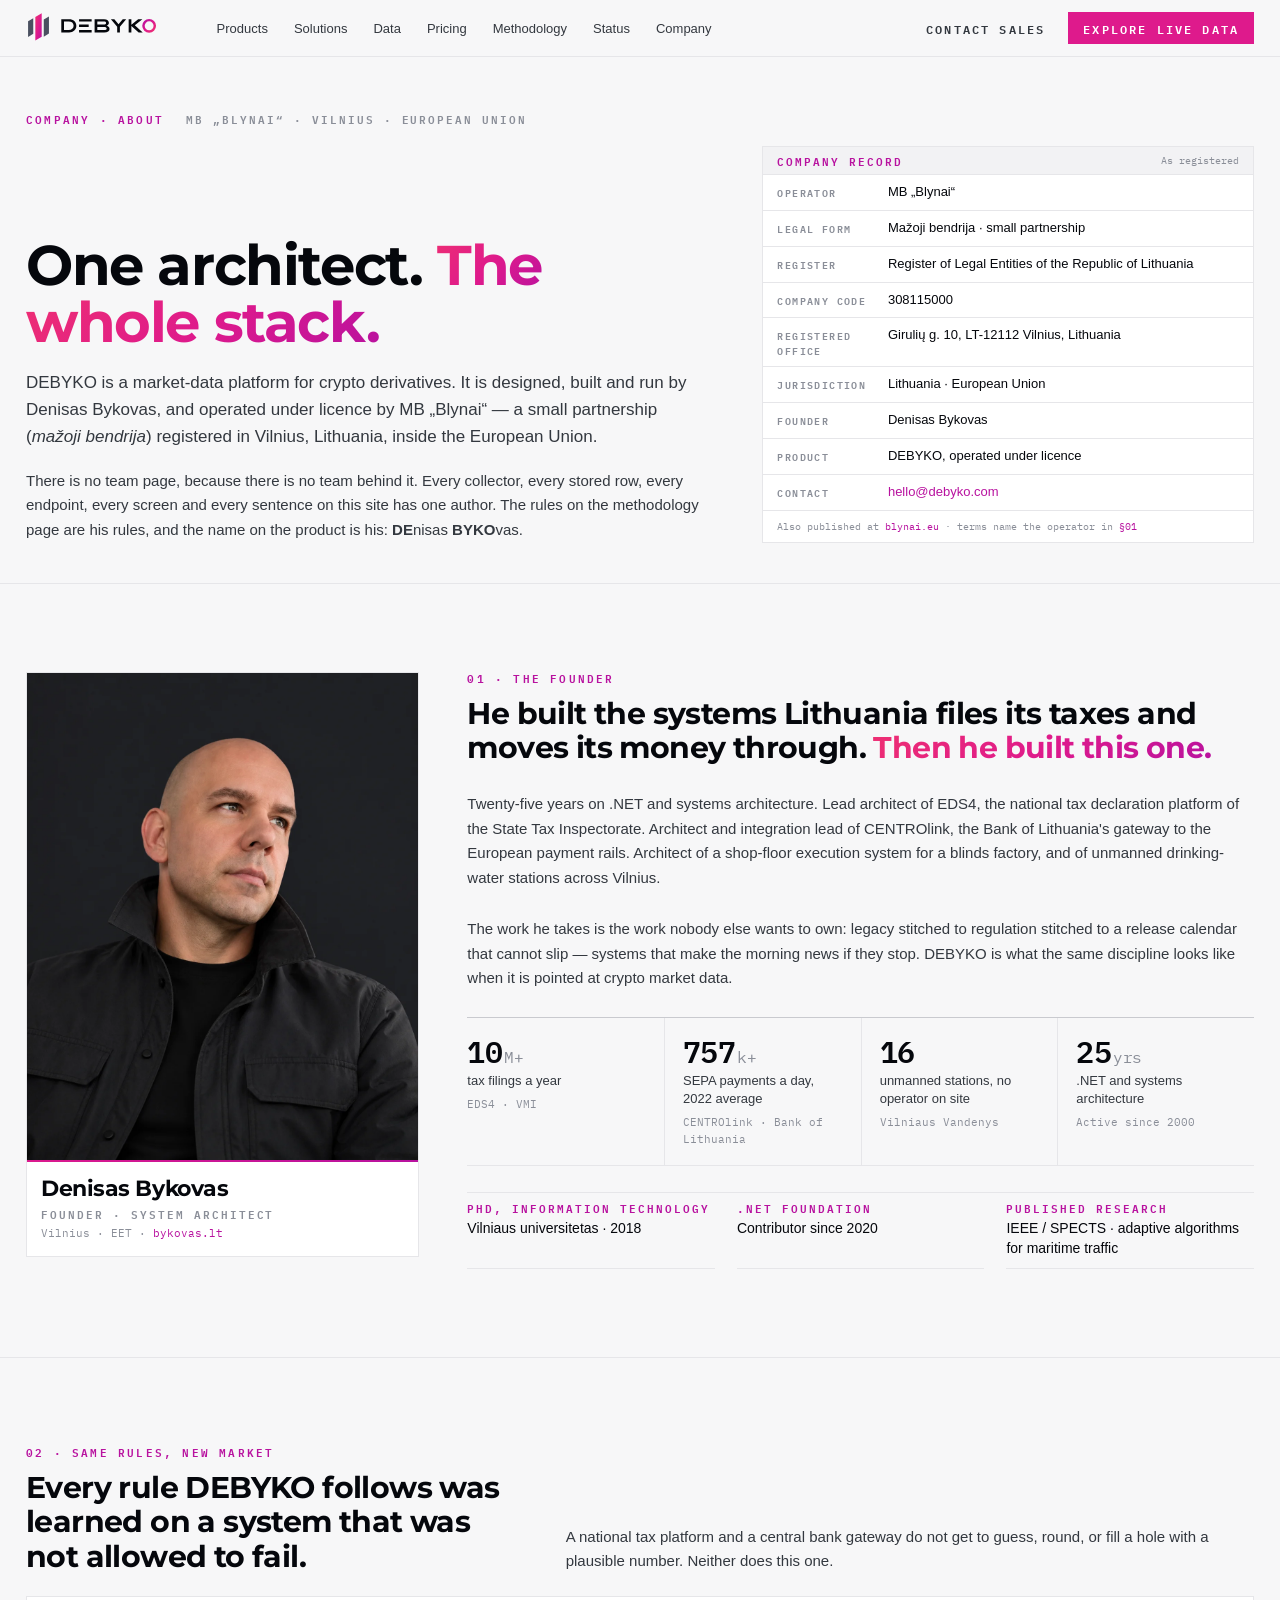
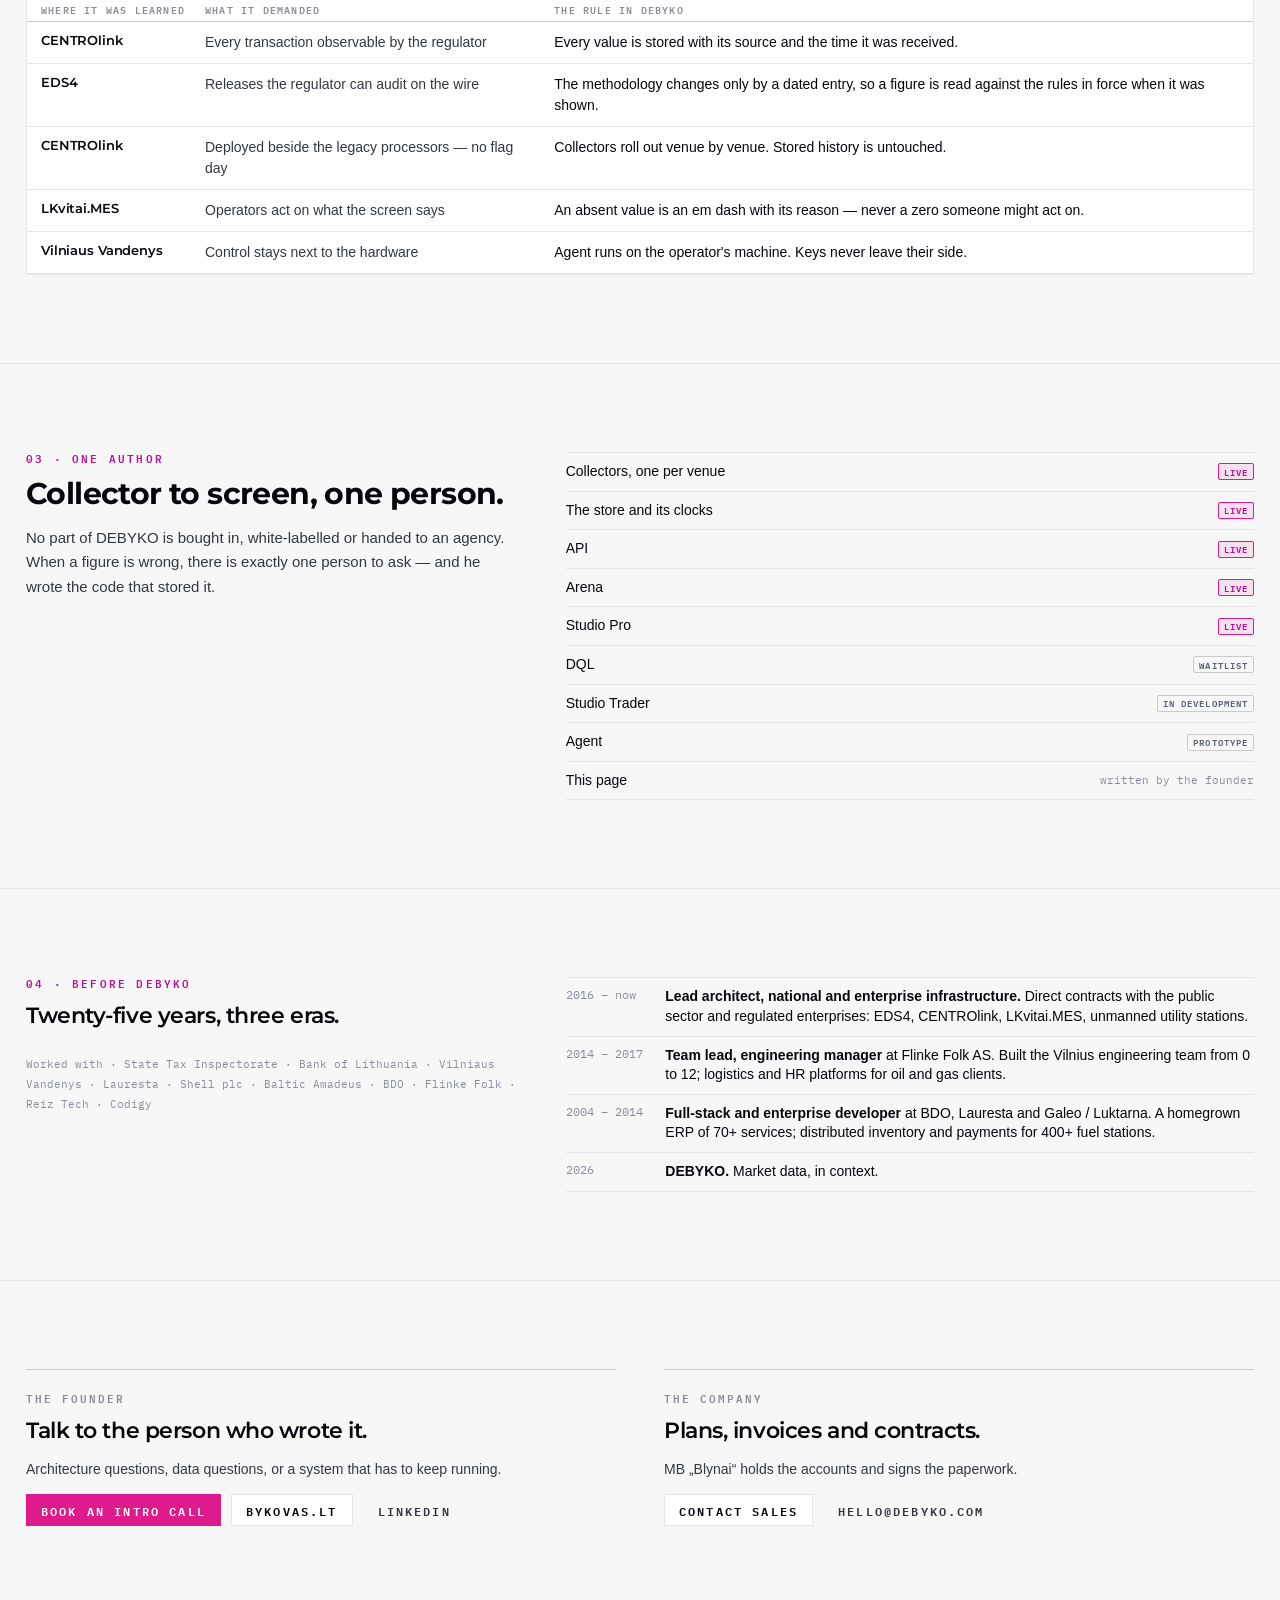
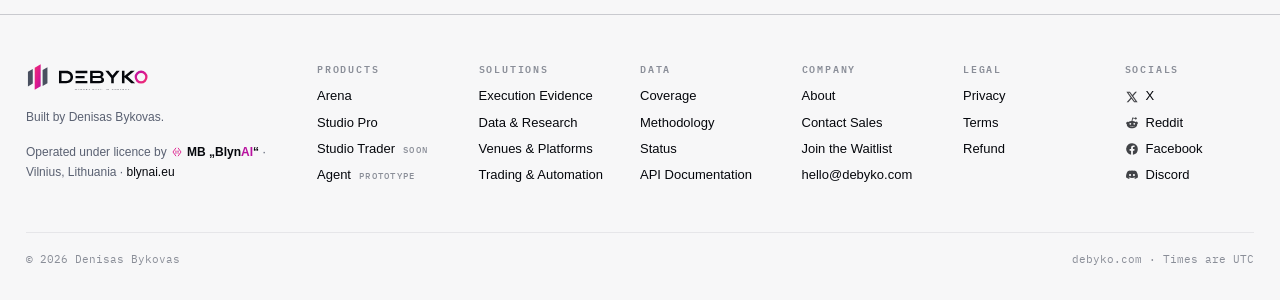
==== about/index.html @ 8ccaebb8 "About page: the company record, the founder and the rules From the handoff: /about/ with MB „Blynai“" ====
<!doctype html>
<html lang="en">
<head>
  <meta charset="utf-8">
  <!-- Google Tag Manager -->
  <script>(function(w,d,s,l,i){w[l]=w[l]||[];w[l].push({'gtm.start':
  new Date().getTime(),event:'gtm.js'});var f=d.getElementsByTagName(s)[0],
  j=d.createElement(s),dl=l!='dataLayer'?'&l='+l:'';j.async=true;j.src=
  'https://www.googletagmanager.com/gtm.js?id='+i+dl;f.parentNode.insertBefore(j,f);
  })(window,document,'script','dataLayer','GTM-W4DS277V');</script>
  <!-- End Google Tag Manager -->
  <meta name="viewport" content="width=device-width, initial-scale=1">
  <title>About — DEBYKO, MB „Blynai“ and its founder | DEBYKO</title>
  <meta name="description" content="DEBYKO is designed, built and run by Denisas Bykovas and operated under licence by MB „Blynai“, a small partnership registered in Vilnius, Lithuania, EU.">
  <link rel="canonical" href="https://debyko.com/about/">
  <meta property="og:type" content="website">
  <meta property="og:url" content="https://debyko.com/about/">
  <meta property="og:title" content="About DEBYKO — one architect, the whole stack">
  <meta property="og:description" content="Operated by MB „Blynai“, Vilnius, EU. Designed, built and run by Denisas Bykovas.">
  <meta property="og:image" content="https://debyko.com/og/debyko-og-1200x630.png?v=2">
  <meta property="og:image:type" content="image/png">
  <meta property="og:image:width" content="1200">
  <meta property="og:image:height" content="630">
  <meta property="og:image:alt" content="DEBYKO — Crypto market data, with the evidence attached. Every value keeps its source, timestamp and age.">
  <meta name="twitter:card" content="summary_large_image">
  <meta name="twitter:title" content="About DEBYKO — one architect, the whole stack">
  <meta name="twitter:description" content="Operated by MB „Blynai“, Vilnius, EU. Designed, built and run by Denisas Bykovas.">
  <meta name="twitter:image" content="https://debyko.com/og/debyko-og-1200x630.png?v=2">
  <link rel="icon" href="../assets/logo-mark.svg" type="image/svg+xml">

  <link rel="preconnect" href="https://fonts.googleapis.com">
  <link rel="preconnect" href="https://fonts.gstatic.com" crossorigin>
  <link rel="stylesheet" href="https://fonts.googleapis.com/css2?family=Montserrat:wght@400;500;600;700&family=IBM+Plex+Mono:wght@400;500;600&display=swap">
  <link rel="stylesheet" href="../css/tokens.css?v=56ed90d467">
  <link rel="stylesheet" href="../css/site.css?v=1a50f77792">
  <link rel="stylesheet" href="../css/pages.css?v=8beecf024d">
  <!-- importmap:begin -->
  <script type="importmap">{"imports":{"/js/api.js":"/js/api.js?v=64e58cdeaa","/js/arena-chart.js":"/js/arena-chart.js?v=cb82a9a31e","/js/format.js":"/js/format.js?v=5560141319","/js/home.js":"/js/home.js?v=d5dd260bcf","/js/live-market.js":"/js/live-market.js?v=8bc75a96d9","/js/live-v2.js":"/js/live-v2.js?v=76d9774494","/js/nav.js":"/js/nav.js?v=43d80b9eea","/js/pages/arena.js":"/js/pages/arena.js?v=38b1213083","/js/pages/coverage.js":"/js/pages/coverage.js?v=ead319db4c","/js/pages/methodology.js":"/js/pages/methodology.js?v=f4b739825e","/js/pages/shared.js":"/js/pages/shared.js?v=767b56feb7","/js/pages/status.js":"/js/pages/status.js?v=afb1780d53","/js/vendor/lightweight-charts-5.2.1.js":"/js/vendor/lightweight-charts-5.2.1.js?v=92b1a4d749"}}</script>
  <!-- importmap:end -->
  <script defer src="../js/nav.js?v=43d80b9eea"></script>
</head>
<body>

<!-- Google Tag Manager (noscript) -->
<noscript><iframe src="https://www.googletagmanager.com/ns.html?id=GTM-W4DS277V"
height="0" width="0" style="display:none;visibility:hidden"></iframe></noscript>
<!-- End Google Tag Manager (noscript) -->
<header class="site-header">
  <div class="wrap site-header__bar">
    <a class="site-header__logo" href="../" aria-label="DEBYKO home"><img src="../assets/logo-horizontal.svg" alt="DEBYKO"></a>
    <nav class="nav" aria-label="Main">
      <div class="nav__item">
        <button class="nav__trigger" aria-expanded="false">Products</button>
        <div class="nav__menu" hidden>
          <a href="../arena/">Arena <span class="nav-tag">live</span></a>
          <a href="../#studio-pro">Studio Pro <span class="nav-tag">live</span></a>
          <a href="../#trader">Studio Trader <span class="nav-tag">in development</span></a>
          <a href="../#agent">Agent <span class="nav-tag">prototype</span></a>
        </div>
      </div>
      <div class="nav__item">
        <button class="nav__trigger" aria-expanded="false">Solutions</button>
        <div class="nav__menu" hidden>
          <a href="../#evidence">Execution Evidence</a>
          <a href="../#services">Data &amp; Research</a>
          <a href="../#services">Venues &amp; Platforms</a>
          <a href="../#agent">Trading &amp; Automation</a>
        </div>
      </div>
      <div class="nav__item">
        <button class="nav__trigger" aria-expanded="false">Data</button>
        <div class="nav__menu" hidden>
          <a href="../data/coverage/">Coverage</a>
          <a href="../data/methodology/">Methodology</a>
          <a href="https://cryptosmithx.blynai.eu/scalar/v1">API Documentation</a>
          <a href="../data/status/">Data Status</a>
        </div>
      </div>
      <div class="nav__item"><a class="nav__trigger" href="../#pricing" style="display:inline-flex;align-items:center;opacity:1">Pricing</a></div>
      <div class="nav__item"><a class="nav__trigger" href="../data/methodology/" style="display:inline-flex;align-items:center;opacity:1">Methodology</a></div>
      <div class="nav__item"><a class="nav__trigger" href="../data/status/" style="display:inline-flex;align-items:center;opacity:1">Status</a></div>
      <div class="nav__item">
        <button class="nav__trigger" aria-expanded="false">Company</button>
        <div class="nav__menu" hidden>
          <a href="./" aria-current="page">About</a>
          <a href="../?open=sales">Contact Sales</a>
          <a href="../?open=wait">Join the Waitlist</a>
        </div>
      </div>
    </nav>
    <div class="spacer"></div>
    <div class="site-header__actions hide-narrow">
      <a class="btn btn--ghost" href="../?open=sales"><span>Contact sales</span></a>
      <a class="btn btn--primary" href="../arena/"><span>Explore live data</span></a>
    </div>
    <button class="menu-btn" aria-expanded="false">Menu</button>
  </div>
  <div class="mobile-nav" hidden>
    <div class="mobile-nav__group"><div class="mobile-nav__title">Products</div><a href="../arena/">Arena</a><a href="../#studio-pro">Studio Pro</a><a href="../#trader">Studio Trader</a><a href="../#agent">Agent</a></div>
    <div class="mobile-nav__group"><div class="mobile-nav__title">Solutions</div><a href="../#evidence">Execution Evidence</a><a href="../#services">Data &amp; Research</a></div>
    <div class="mobile-nav__group"><div class="mobile-nav__title">Data</div><a href="../data/coverage/">Coverage</a><a href="../data/methodology/">Methodology</a><a href="../data/status/">Data Status</a><a href="https://cryptosmithx.blynai.eu/scalar/v1">API Documentation</a></div>
    <div class="mobile-nav__group"><div class="mobile-nav__title">Company</div><a href="./">About</a><a href="../#pricing">Pricing</a><a href="../?open=sales">Contact Sales</a><a href="../?open=wait">Join the Waitlist</a></div>
    <div class="mobile-nav__actions">
      <a class="btn btn--primary" href="../arena/"><span>Explore live data</span></a>
      <a class="btn" href="../?open=sales"><span>Contact sales</span></a>
    </div>
  </div>
</header>

<main id="top">

<section class="section page-head">
  <div class="wrap stack gap-22">
    <div class="page-head__meta"><span class="eyebrow">Company · about</span><span class="label">MB „Blynai“ · Vilnius · European Union</span></div>
    <div class="split split--7-5 split--end">
      <div class="stack gap-18">
        <h1 class="h1 about-h1">One architect. <span class="about-grad">The whole&nbsp;stack.</span></h1>
        <p class="lead">DEBYKO is a market-data platform for crypto derivatives. It is designed, built and run by Denisas Bykovas, and operated under licence by MB „Blynai“ — a small partnership (<i>mažoji bendrija</i>) registered in Vilnius, Lithuania, inside the European Union.</p>
        <p class="prose">There is no team page, because there is no team behind it. Every collector, every stored row, every endpoint, every screen and every sentence on this site has one author. The rules on the methodology page are his rules, and the name on the product is his: <b>DE</b>nisas <b>BYKO</b>vas.</p>
      </div>
      <div class="panel">
        <div class="panel__head"><span class="label label--accent">Company record</span><span class="meta-xs">As registered</span></div>
        <dl class="about-record">
          <dt>Operator</dt><dd>MB „Blynai“</dd>
          <dt>Legal form</dt><dd>Mažoji bendrija · small partnership</dd>
          <dt>Register</dt><dd>Register of Legal Entities of the Republic of Lithuania</dd>
          <dt>Company code</dt><dd class="num">308115000</dd>
          <dt>Registered office</dt><dd>Girulių g. 10, LT-12112 Vilnius, Lithuania</dd>
          <dt>Jurisdiction</dt><dd>Lithuania · European Union</dd>
          <dt>Founder</dt><dd>Denisas Bykovas</dd>
          <dt>Product</dt><dd>DEBYKO, operated under licence</dd>
          <dt>Contact</dt><dd><a href="mailto:hello@debyko.com">hello@debyko.com</a></dd>
        </dl>
        <div class="panel__note">Also published at <a href="https://blynai.eu">blynai.eu</a> · terms name the operator in <a href="/legal/terms/#operator">§01</a></div>
      </div>
    </div>
  </div>
</section>

<section class="section" id="founder">
  <div class="wrap split split--4-8 split--start about-founder">
    <figure class="about-portrait">
      <img src="../assets/founder/denisas-bykovas.webp" alt="Denisas Bykovas" width="1122" height="1402" loading="lazy">
      <figcaption>
        <span class="about-portrait__name">Denisas Bykovas</span>
        <span class="label">Founder · system architect</span>
        <span class="meta">Vilnius · EET · <a href="https://bykovas.lt">bykovas.lt</a></span>
      </figcaption>
    </figure>
    <div class="stack gap-26">
      <div class="stack gap-14">
        <span class="eyebrow">01 · The founder</span>
        <h2 class="h2">He built the systems Lithuania files its taxes and moves its money through. <span class="about-grad">Then he built this one.</span></h2>
      </div>
      <p class="prose">Twenty-five years on .NET and systems architecture. Lead architect of EDS4, the national tax declaration platform of the State Tax Inspectorate. Architect and integration lead of CENTROlink, the Bank of Lithuania's gateway to the European payment rails. Architect of a shop-floor execution system for a blinds factory, and of unmanned drinking-water stations across Vilnius.</p>
      <p class="prose">The work he takes is the work nobody else wants to own: legacy stitched to regulation stitched to a release calendar that cannot slip — systems that make the morning news if they stop. DEBYKO is what the same discipline looks like when it is pointed at crypto market data.</p>
      <div class="about-stats">
        <div class="about-stat"><span class="about-stat__v">10<span class="about-stat__u">M+</span></span><span class="about-stat__k">tax filings a year</span><span class="meta">EDS4 · VMI</span></div>
        <div class="about-stat"><span class="about-stat__v">757<span class="about-stat__u">k+</span></span><span class="about-stat__k">SEPA payments a day, 2022 average</span><span class="meta">CENTROlink · Bank of Lithuania</span></div>
        <div class="about-stat"><span class="about-stat__v">16</span><span class="about-stat__k">unmanned stations, no operator on site</span><span class="meta">Vilniaus Vandenys</span></div>
        <div class="about-stat"><span class="about-stat__v">25<span class="about-stat__u">yrs</span></span><span class="about-stat__k">.NET and systems architecture</span><span class="meta">Active since 2000</span></div>
      </div>
      <ul class="ruled ruled--grid ruled--min-200 about-creds">
        <li><span class="label label--accent">PhD, Information Technology</span><span>Vilniaus universitetas · 2018</span></li>
        <li><span class="label label--accent">.NET Foundation</span><span>Contributor since 2020</span></li>
        <li><span class="label label--accent">Published research</span><span>IEEE / SPECTS · adaptive algorithms for maritime traffic</span></li>
      </ul>
    </div>
  </div>
</section>

<section class="section" id="rules">
  <div class="wrap stack gap-22">
    <div class="split split--5-7 split--end">
      <div class="stack gap-14">
        <span class="eyebrow">02 · Same rules, new market</span>
        <h2 class="h2">Every rule DEBYKO follows was learned on a system that was not allowed to fail.</h2>
      </div>
      <p class="prose">A national tax platform and a central bank gateway do not get to guess, round, or fill a hole with a plausible number. Neither does this one.</p>
    </div>
    <div class="panel scroll-x">
      <table class="tbl tbl--roomy about-rules">
        <thead><tr><th>Where it was learned</th><th>What it demanded</th><th>The rule in DEBYKO</th></tr></thead>
        <tbody>
          <tr><td class="td-venue">CENTROlink</td><td>Every transaction observable by the regulator</td><td>Every value is stored with its source and the time it was received.</td></tr>
          <tr><td class="td-venue">EDS4</td><td>Releases the regulator can audit on the wire</td><td>The methodology changes only by a dated entry, so a figure is read against the rules in force when it was shown.</td></tr>
          <tr><td class="td-venue">CENTROlink</td><td>Deployed beside the legacy processors — no flag day</td><td>Collectors roll out venue by venue. Stored history is untouched.</td></tr>
          <tr><td class="td-venue">LKvitai.MES</td><td>Operators act on what the screen says</td><td>An absent value is an em dash with its reason — never a zero someone might act on.</td></tr>
          <tr><td class="td-venue">Vilniaus Vandenys</td><td>Control stays next to the hardware</td><td>Agent runs on the operator's machine. Keys never leave their side.</td></tr>
        </tbody>
      </table>
    </div>
  </div>
</section>

<section class="section" id="stack">
  <div class="wrap split split--5-7 split--start">
    <div class="stack gap-14">
      <span class="eyebrow">03 · One author</span>
      <h2 class="h2">Collector to screen, one person.</h2>
      <p class="prose">No part of DEBYKO is bought in, white-labelled or handed to an agency. When a figure is wrong, there is exactly one person to ask — and he wrote the code that stored it.</p>
    </div>
    <ul class="ruled about-own">
      <li><span>Collectors, one per venue</span><span class="status-chip status-chip--sm status-chip--accent"><span>live</span></span></li>
      <li><span>The store and its clocks</span><span class="status-chip status-chip--sm status-chip--accent"><span>live</span></span></li>
      <li><span>API</span><span class="status-chip status-chip--sm status-chip--accent"><span>live</span></span></li>
      <li><span>Arena</span><span class="status-chip status-chip--sm status-chip--accent"><span>live</span></span></li>
      <li><span>Studio Pro</span><span class="status-chip status-chip--sm status-chip--accent"><span>live</span></span></li>
      <li><span>DQL</span><span class="status-chip status-chip--sm"><span>waitlist</span></span></li>
      <li><span>Studio Trader</span><span class="status-chip status-chip--sm"><span>in development</span></span></li>
      <li><span>Agent</span><span class="status-chip status-chip--sm"><span>prototype</span></span></li>
      <li><span>This page</span><span class="meta">written by the founder</span></li>
    </ul>
  </div>
</section>

<section class="section" id="before">
  <div class="wrap split split--5-7 split--start">
    <div class="stack gap-14">
      <span class="eyebrow">04 · Before DEBYKO</span>
      <h2 class="h2 h2--small">Twenty-five years, three eras.</h2>
      <p class="meta about-worked">Worked with · State Tax Inspectorate · Bank of Lithuania · Vilniaus Vandenys · Lauresta · Shell plc · Baltic Amadeus · BDO · Flinke Folk · Reiz Tech · Codigy</p>
    </div>
    <ul class="ruled ruled--dated">
      <li><span class="date">2016 – now</span><span><b>Lead architect, national and enterprise infrastructure.</b> Direct contracts with the public sector and regulated enterprises: EDS4, CENTROlink, LKvitai.MES, unmanned utility stations.</span></li>
      <li><span class="date">2014 – 2017</span><span><b>Team lead, engineering manager</b> at Flinke Folk AS. Built the Vilnius engineering team from 0 to 12; logistics and HR platforms for oil and gas clients.</span></li>
      <li><span class="date">2004 – 2014</span><span><b>Full-stack and enterprise developer</b> at BDO, Lauresta and Galeo / Luktarna. A homegrown ERP of 70+ services; distributed inventory and payments for 400+ fuel stations.</span></li>
      <li><span class="date">2026</span><span><b>DEBYKO.</b> Market data, in context.</span></li>
    </ul>
  </div>
</section>

<section class="section">
  <div class="wrap split split--1-1">
    <div class="closing">
      <span class="label">The founder</span>
      <h2 class="h2 h2--small">Talk to the person who wrote it.</h2>
      <p class="prose prose--sm">Architecture questions, data questions, or a system that has to keep running.</p>
      <div class="row gap-10"><a class="btn btn--primary" href="https://cal.com/denisas-bykovas" rel="noopener"><span>Book an intro call</span></a><a class="btn" href="https://bykovas.lt" rel="noopener"><span>bykovas.lt</span></a><a class="btn btn--ghost" href="https://www.linkedin.com/in/denisasbykovas/" rel="noopener"><span>LinkedIn</span></a></div>
    </div>
    <div class="closing">
      <span class="label">The company</span>
      <h2 class="h2 h2--small">Plans, invoices and contracts.</h2>
      <p class="prose prose--sm">MB „Blynai“ holds the accounts and signs the paperwork.</p>
      <div class="row gap-10"><a class="btn" href="../?open=sales"><span>Contact sales</span></a><a class="btn btn--ghost" href="mailto:hello@debyko.com"><span>hello@debyko.com</span></a></div>
    </div>
  </div>
</section>
</main>

<footer id="company" class="site-footer">
  <div class="wrap stack gap-48">
    <div class="site-footer__cols">
      <div class="stack gap-14">
        <img src="../assets/logo-horizontal-descriptor.svg" alt="DEBYKO — Market data. In context." style="height:30px;width:auto;display:block;align-self:flex-start">
        <p class="credit">Built by Denisas Bykovas.</p>
        <p class="credit credit--legal">Operated under licence by <a class="credit__brand" href="https://blynai.eu"><svg class="credit__mark credit__mark--blynai" viewBox="0 0 40 40" fill="none" aria-hidden="true"><path d="M16.5 9 L8.5 20 L16.5 31" stroke="#DE1A8C" stroke-width="2.6" stroke-linecap="round" stroke-linejoin="round"/><path d="M23.5 9 L31.5 20 L23.5 31" stroke="#DE1A8C" stroke-width="2.6" stroke-linecap="round" stroke-linejoin="round"/><circle cx="17" cy="17.5" r="2.1" fill="#EE2F72"/><circle cx="23" cy="17.5" r="2.1" fill="#B8129F"/><circle cx="17" cy="22.5" r="2.1" fill="#B8129F"/><circle cx="23" cy="22.5" r="2.1" fill="#EE2F72"/></svg><span>MB „Blyn<i>AI</i>“</span></a> · Vilnius, Lithuania · <a href="https://blynai.eu">blynai.eu</a></p>
      </div>
      <div class="site-footer__col"><span class="site-footer__title">Products</span><a href="../arena/">Arena</a><a href="../#studio-pro">Studio Pro</a><a href="../#trader">Studio Trader <span class="nav-tag">soon</span></a><a href="../#agent">Agent <span class="nav-tag">prototype</span></a></div>
      <div class="site-footer__col"><span class="site-footer__title">Solutions</span><a href="../#evidence">Execution Evidence</a><a href="../#services">Data &amp; Research</a><a href="../#services">Venues &amp; Platforms</a><a href="../#agent">Trading &amp; Automation</a></div>
      <div class="site-footer__col"><span class="site-footer__title">Data</span><a href="../data/coverage/">Coverage</a><a href="../data/methodology/">Methodology</a><a href="../data/status/">Status</a><a href="https://cryptosmithx.blynai.eu/scalar/v1">API Documentation</a></div>
      <div class="site-footer__col"><span class="site-footer__title">Company</span><a href="./" aria-current="page">About</a><a href="../?open=sales">Contact Sales</a><a href="../?open=wait">Join the Waitlist</a><a href="mailto:hello@debyko.com">hello@debyko.com</a></div>
      <div class="site-footer__col"><span class="site-footer__title">Legal</span><a href="/legal/privacy/">Privacy</a><a href="/legal/terms/">Terms</a><a href="/legal/refund/">Refund</a></div>
    
      <div class="site-footer__col site-footer__col--socials"><span class="site-footer__title">Socials</span><a href="https://x.com/DebykoX" rel="me noopener"><svg class="social-icon" viewBox="0 0 24 24" fill="currentColor" aria-hidden="true" focusable="false"><path d="M17.53 3h2.94l-6.43 7.35L21.6 21h-5.92l-4.64-6.07L5.73 21H2.79l6.88-7.86L2.4 3h6.07l4.2 5.55L17.53 3Zm-1.03 16.2h1.63L7.59 4.72H5.84L16.5 19.2Z"/></svg><span>X</span></a><a href="https://www.reddit.com/user/debykotrail/" rel="me noopener"><svg class="social-icon" viewBox="0 0 24 24" fill="currentColor" aria-hidden="true" focusable="false"><path d="M22 11.8a2.2 2.2 0 0 0-3.73-1.58 10.9 10.9 0 0 0-5.5-1.74l.94-4.4 3.06.65a1.75 1.75 0 1 0 .2-1.42l-3.77-.8a.7.7 0 0 0-.83.54l-1.13 5.42a10.9 10.9 0 0 0-5.58 1.75A2.2 2.2 0 1 0 3.2 14.3a4.2 4.2 0 0 0-.05.66C3.15 18.3 7.1 21 12 21s8.85-2.7 8.85-6.04c0-.22-.02-.44-.05-.65A2.2 2.2 0 0 0 22 11.8ZM7.6 13.4a1.55 1.55 0 1 1 3.1 0 1.55 1.55 0 0 1-3.1 0Zm8.66 4.2c-1.06 1.06-3.1 1.14-3.7 1.14-.6 0-2.64-.08-3.7-1.14a.4.4 0 0 1 .57-.57c.67.67 2.1.9 3.13.9 1.03 0 2.46-.23 3.13-.9a.4.4 0 1 1 .57.57Zm-.4-2.65a1.55 1.55 0 1 1 0-3.1 1.55 1.55 0 0 1 0 3.1Z"/></svg><span>Reddit</span></a><a href="https://www.facebook.com/debykotrail" rel="me noopener"><svg class="social-icon" viewBox="0 0 24 24" fill="currentColor" aria-hidden="true" focusable="false"><path d="M22 12a10 10 0 1 0-11.56 9.88v-6.99H7.9V12h2.54V9.8c0-2.51 1.5-3.9 3.78-3.9 1.1 0 2.24.2 2.24.2v2.46h-1.26c-1.24 0-1.63.77-1.63 1.56V12h2.78l-.45 2.89h-2.33v6.99A10 10 0 0 0 22 12Z"/></svg><span>Facebook</span></a><a href="https://discord.gg/MY6tMJdjZ" rel="me noopener"><svg class="social-icon" viewBox="0 0 24 24" fill="currentColor" aria-hidden="true" focusable="false"><path d="M19.3 5.4A16.3 16.3 0 0 0 15.3 4.2l-.2.4a15 15 0 0 0-6.2 0l-.2-.4A16.3 16.3 0 0 0 4.7 5.4C2.2 9.1 1.5 12.7 1.9 16.2A16.4 16.4 0 0 0 6.9 18.7l1-1.7a10.6 10.6 0 0 1-1.7-.8l.4-.3a11.7 11.7 0 0 0 10.8 0l.4.3c-.5.3-1.1.6-1.7.8l1 1.7a16.3 16.3 0 0 0 5-2.5c.5-4.1-.7-7.7-2.8-10.8ZM8.7 14.1c-1 0-1.8-.9-1.8-2s.8-2 1.8-2 1.8.9 1.8 2-.8 2-1.8 2Zm6.6 0c-1 0-1.8-.9-1.8-2s.8-2 1.8-2 1.8.9 1.8 2-.8 2-1.8 2Z"/></svg><span>Discord</span></a></div>
    </div>
    <div class="site-footer__bottom"><span>© 2026 Denisas Bykovas</span><span>debyko.com · Times are UTC</span></div>
  </div>
</footer>

</body>
</html>
---- css/tokens.css ----
/* DEBYKO design system tokens — copied from the design export (_ds/debyko-design-system/tokens).
   Fonts are linked in index.html (Montserrat, IBM Plex Mono from Google Fonts). */

/* ---- colors ---- */
:root{
/* --- raw scale: one accent, two neutral families ------------------------ */
--dk-magenta-400:#EE2F72;--dk-magenta-500:#DE1A8C;--dk-magenta-600:#B8129F;
--dk-graphite-500:#4A5060;--dk-graphite-300:#8A91A3;
--dk-slate-600:#30323E;--dk-slate-300:#9BA6B8;
--dk-ink-900:#05070C;--dk-ink-700:#33383F;--dk-ink-600:#5A6172;--dk-ink-500:#6B7280;--dk-ink-400:#8A8E98;--dk-ink-300:#C9CACF;
--dk-paper-000:#FFFFFF;--dk-paper-025:#FAFAFB;--dk-paper-050:#F7F8FA;--dk-paper-100:#F7F7F8;--dk-paper-150:#F2F2F4;--dk-paper-200:#E6E6E9;
--dk-night-950:#06080D;--dk-night-900:#0E1116;--dk-night-850:#12161E;--dk-night-800:#161A22;--dk-night-700:#1E2430;--dk-night-600:#2A323F;
--dk-night-fg-100:#EDEFF3;--dk-night-fg-200:#C6CCD8;--dk-night-fg-300:#9BA6B8;--dk-night-fg-400:#6D7583;
/* --- the only two gradients in the system ------------------------------- */
--dk-gradient-signal:linear-gradient(135deg,#EE2F72 0%,#DE1A8C 52%,#B8129F 100%); /* @kind color */
--dk-gradient-ring:linear-gradient(135deg,#B8129F 0%,#DE1A8C 52%,#EE2F72 100%); /* @kind color */

/* --- semantic aliases · LIGHT (Arena, public pages, print) -------------- */
--dk-surface-page:var(--dk-paper-100);
--dk-surface-panel:var(--dk-paper-000);
--dk-surface-raised:var(--dk-paper-000);
--dk-surface-subtle:var(--dk-paper-150);
--dk-surface-inset:var(--dk-paper-025);
--dk-surface-head:var(--dk-paper-150);
--dk-surface-invert:var(--dk-ink-900);
--dk-border-hairline:var(--dk-paper-200);
--dk-border-strong:var(--dk-ink-300);
--dk-border-accent:var(--dk-magenta-500);
--dk-text-primary:var(--dk-ink-900);
--dk-text-secondary:var(--dk-ink-700);
--dk-text-muted:var(--dk-ink-600);
--dk-text-faint:var(--dk-ink-400);
--dk-text-accent:var(--dk-magenta-600);
--dk-text-invert:var(--dk-paper-050);
--dk-accent:var(--dk-magenta-500);
--dk-accent-strong:var(--dk-magenta-600);
--dk-accent-fg:#FFFFFF;
--dk-accent-tint:rgba(222,26,140,.10);
--dk-accent-tint-strong:rgba(222,26,140,.18);
--dk-focus-ring:rgba(222,26,140,.45);
--dk-hatch:rgba(5,7,12,.16);
--dk-scrim:rgba(5,7,12,.46);
/* age of a number: density, never hue */
--dk-fresh-live:var(--dk-magenta-500);
--dk-fresh-0:var(--dk-ink-900);
--dk-fresh-1:var(--dk-ink-600);
--dk-fresh-2:var(--dk-ink-400);
--dk-fresh-stale:var(--dk-ink-300);
--dk-fresh-none:var(--dk-ink-400);
/* danger is stated in ink, never in red */
--dk-danger-bg:var(--dk-ink-900);
--dk-danger-fg:var(--dk-paper-050);
--dk-danger-rule:var(--dk-magenta-500);
/* rank: carried by the word and the chip, never by traffic-light hue — BEST is the accent, WORST a neutral outline.
   Text contrast on every light surface (white to paper-150, tint included) stays at or above 4.5:1. */
--dk-rank-best:var(--dk-magenta-600);
--dk-rank-best-bg:rgba(184,18,159,.06);
--dk-rank-worst:var(--dk-ink-600);
--dk-rank-worst-line:var(--dk-ink-400);
}
[data-theme="dark"]{
--dk-surface-page:var(--dk-night-950);
--dk-surface-panel:var(--dk-night-900);
--dk-surface-raised:var(--dk-night-800);
--dk-surface-subtle:var(--dk-night-850);
--dk-surface-inset:var(--dk-night-950);
--dk-surface-head:var(--dk-night-800);
--dk-surface-invert:var(--dk-paper-050);
--dk-border-hairline:var(--dk-night-700);
--dk-border-strong:var(--dk-night-600);
--dk-border-accent:var(--dk-magenta-400);
--dk-text-primary:var(--dk-night-fg-100);
--dk-text-secondary:var(--dk-night-fg-200);
--dk-text-muted:var(--dk-night-fg-300);
--dk-text-faint:var(--dk-night-fg-400);
--dk-text-accent:var(--dk-magenta-400);
--dk-text-invert:var(--dk-ink-900);
--dk-accent:var(--dk-magenta-500);
--dk-accent-strong:var(--dk-magenta-400);
--dk-accent-fg:#FFFFFF;
--dk-accent-tint:rgba(238,47,114,.12);
--dk-accent-tint-strong:rgba(238,47,114,.22);
--dk-focus-ring:rgba(238,47,114,.55);
--dk-rank-best:var(--dk-magenta-400);
--dk-rank-best-bg:transparent;
--dk-rank-worst:var(--dk-night-fg-300);
--dk-rank-worst-line:var(--dk-night-fg-400);
--dk-hatch:rgba(237,239,243,.14);
--dk-scrim:rgba(2,3,6,.66);
--dk-fresh-live:var(--dk-magenta-400);
--dk-fresh-0:var(--dk-night-fg-100);
--dk-fresh-1:var(--dk-night-fg-300);
--dk-fresh-2:var(--dk-night-fg-400);
--dk-fresh-stale:var(--dk-night-600);
--dk-fresh-none:var(--dk-night-fg-400);
--dk-danger-bg:var(--dk-paper-050);
--dk-danger-fg:var(--dk-ink-900);
--dk-danger-rule:var(--dk-magenta-400);
}

/* ---- typography ---- */
:root{
--dk-font-display:"Montserrat",Helvetica,Arial,sans-serif;
--dk-font-text:"Helvetica Neue",Helvetica,Arial,sans-serif;
--dk-font-mono:"IBM Plex Mono",ui-monospace,SFMono-Regular,Menlo,monospace;
/* sizes carried over from the brand kit, unrounded */
--dk-text-2xs:11px;--dk-text-xs:12px;--dk-text-sm:13px;--dk-text-base:14px;--dk-text-md:15px;
--dk-text-lg:18px;--dk-text-xl:22px;--dk-text-2xl:30px;--dk-text-3xl:40px;--dk-text-4xl:56px;
--dk-lh-flat:1; /* @kind font */
--dk-lh-tight:1.15; /* @kind font */
--dk-lh-snug:1.3; /* @kind font */
--dk-lh-normal:1.45; /* @kind font */
--dk-lh-relaxed:1.55; /* @kind font */
--dk-lh-prose:1.65; /* @kind font */
--dk-lh-loose:1.7; /* @kind font */
--dk-weight-regular:400; /* @kind font */
--dk-weight-medium:500; /* @kind font */
--dk-weight-semibold:600; /* @kind font */
--dk-weight-bold:700; /* @kind font */
--dk-track-display:-.02em; /* @kind font */
--dk-track-label:.18em; /* @kind font */
--dk-track-eyebrow:.2em; /* @kind font */
--dk-track-descriptor:.38em; /* @kind font */
--dk-track-num:0; /* @kind font */
/* composed roles */
--dk-type-display:var(--dk-weight-bold) var(--dk-text-2xl)/var(--dk-lh-tight) var(--dk-font-display); /* @kind font */
--dk-type-heading:var(--dk-weight-semibold) var(--dk-text-lg)/var(--dk-lh-snug) var(--dk-font-display); /* @kind font */
--dk-type-subheading:var(--dk-weight-semibold) var(--dk-text-sm)/var(--dk-lh-snug) var(--dk-font-display); /* @kind font */
--dk-type-body:var(--dk-weight-regular) var(--dk-text-base)/var(--dk-lh-relaxed) var(--dk-font-text); /* @kind font */
--dk-type-prose:var(--dk-weight-regular) var(--dk-text-sm)/var(--dk-lh-prose) var(--dk-font-text); /* @kind font */
--dk-type-label:var(--dk-weight-semibold) var(--dk-text-2xs)/var(--dk-lh-flat) var(--dk-font-mono); /* @kind font */
--dk-type-meta:var(--dk-weight-regular) var(--dk-text-2xs)/var(--dk-lh-normal) var(--dk-font-mono); /* @kind font */
--dk-type-num:var(--dk-weight-regular) var(--dk-text-sm)/var(--dk-lh-snug) var(--dk-font-mono); /* @kind font */
--dk-type-num-lg:var(--dk-weight-regular) var(--dk-text-xl)/var(--dk-lh-flat) var(--dk-font-mono); /* @kind font */
--dk-type-num-xl:var(--dk-weight-regular) var(--dk-text-3xl)/var(--dk-lh-flat) var(--dk-font-mono); /* @kind font */
}

/* ---- spacing ---- */
:root{
/* the kit's own rhythm: 4 / 8 / 10 / 14 / 18 / 22 / 26 / 32 / 48 / 64 */
--dk-space-0:0;--dk-space-px:1px;--dk-space-1:4px;--dk-space-2:8px;--dk-space-3:10px;--dk-space-4:14px;
--dk-space-5:18px;--dk-space-6:22px;--dk-space-7:26px;--dk-space-8:32px;--dk-space-9:48px;--dk-space-10:64px;--dk-space-11:96px;
--dk-gutter-panel:var(--dk-space-7);
--dk-gutter-page:var(--dk-space-7);
--dk-cell-pad-y:7px;--dk-cell-pad-x:10px;
--dk-cell-pad-y-dense:5px;--dk-cell-pad-x-dense:8px;
--dk-row-h:34px;--dk-row-h-dense:26px;--dk-row-h-tall:56px;
--dk-control-h-sm:26px;--dk-control-h:32px;--dk-control-h-lg:44px;
--dk-sidebar-w:232px;--dk-sidebar-w-collapsed:52px;--dk-topbar-h:48px;
--dk-measure-prose:68ch; /* @kind spacing */
--dk-max-page:1440px; /* @kind spacing */
}

/* ---- radii ---- */
:root{
/* DEBYKO is a square system: 0 is the default, 2px exists only for chips */
--dk-radius-0:0;--dk-radius-1:2px;--dk-radius-2:3px;--dk-radius-pill:999px;
--dk-border-w:1px;--dk-border-w-strong:2px;--dk-rule-accent:2px;
}

/* ---- shadows ---- */
:root{
/* shadows are for things that float above the page — nothing else */
--dk-shadow-none:none;
--dk-shadow-sticky:0 1px 0 0 var(--dk-border-hairline);
--dk-shadow-popover:0 8px 24px rgba(5,7,12,.12);
--dk-shadow-modal:0 24px 64px rgba(5,7,12,.28);
--dk-inset-hairline:inset 0 0 0 1px var(--dk-border-hairline);
}
[data-theme="dark"]{
--dk-shadow-popover:0 8px 24px rgba(2,3,6,.5);
--dk-shadow-modal:0 24px 64px rgba(2,3,6,.7);
}

/* ---- motion ---- */
:root{
/* data moves; the interface does not */
--dk-dur-instant:0ms; /* @kind other */
--dk-dur-fast:90ms; /* @kind other */
--dk-dur-base:140ms; /* @kind other */
--dk-dur-slow:220ms; /* @kind other */
--dk-ease-standard:cubic-bezier(.2,0,.38,1); /* @kind other */
--dk-ease-out:cubic-bezier(0,0,.35,1); /* @kind other */
--dk-ease-linear:linear; /* @kind other */
--dk-transition-control:background-color var(--dk-dur-fast) var(--dk-ease-standard),border-color var(--dk-dur-fast) var(--dk-ease-standard),color var(--dk-dur-fast) var(--dk-ease-standard); /* @kind other */
}

/* ---- charts ---- */
:root{
/* direction is shape, never hue: rising candles are hollow, falling are filled */
--dk-chart-ink:var(--dk-text-primary);
--dk-chart-ink-soft:var(--dk-text-muted);
--dk-chart-grid:var(--dk-border-hairline);
--dk-chart-axis:var(--dk-text-faint);
--dk-chart-candle-body:var(--dk-text-primary);
--dk-chart-candle-hollow:var(--dk-surface-panel);
--dk-chart-candle-wick:var(--dk-text-secondary);
--dk-chart-line:var(--dk-text-primary);
--dk-chart-line-accent:var(--dk-accent);
--dk-chart-band:var(--dk-accent-tint);
--dk-chart-depth-near:rgba(5,7,12,.22);
--dk-chart-depth-far:rgba(5,7,12,.10);
--dk-chart-marker:var(--dk-accent);
--dk-chart-gap:var(--dk-hatch);
--dk-chart-candle-w:7px; /* @kind spacing */
--dk-chart-candle-gap:3px; /* @kind spacing */
--dk-chart-stroke:1.5px; /* @kind spacing */
}
[data-theme="dark"]{
--dk-chart-depth-near:rgba(237,239,243,.20);
--dk-chart-depth-far:rgba(237,239,243,.09);
}

/* ---- base ---- */
*,*::before,*::after{box-sizing:border-box}
body{margin:0;background:var(--dk-surface-page);color:var(--dk-text-primary);font:var(--dk-type-body);-webkit-font-smoothing:antialiased}
a{color:var(--dk-text-accent);text-decoration:none}
a:hover{opacity:.65}
a:active{opacity:.85}
:where(button,a,input,select,textarea,[tabindex]):focus-visible{outline:2px solid var(--dk-focus-ring);outline-offset:1px}
::selection{background:var(--dk-accent-tint-strong)}
h1,h2,h3,h4{font-family:var(--dk-font-display);font-weight:var(--dk-weight-semibold);letter-spacing:var(--dk-track-display);margin:0}
/* every digit in DEBYKO is monospaced and aligned by place */
.dk-num{font-family:var(--dk-font-mono);font-variant-numeric:tabular-nums;font-feature-settings:"tnum" 1,"zero" 1;text-align:right;white-space:nowrap}
.dk-label{font:var(--dk-type-label);letter-spacing:var(--dk-track-label);text-transform:uppercase;color:var(--dk-text-faint)}
.dk-meta{font:var(--dk-type-meta);color:var(--dk-text-faint)}
.dk-hatch{background-image:repeating-linear-gradient(45deg,var(--dk-hatch) 0 1px,transparent 1px 5px)}
@media (prefers-reduced-motion:reduce){*{animation-duration:1ms!important;transition-duration:1ms!important}}

@keyframes dk-spin{to{transform:rotate(360deg)}}
---- css/site.css ----
/* debyko.com — page styles on top of css/tokens.css.
   Values follow the design export one to one; class names say what an element is. */

html, body { margin: 0; background: var(--dk-surface-page); }
/* Components set display: flex/grid, which would beat the UA rule for [hidden]. */
[hidden] { display: none !important; }
a { color: var(--dk-text-accent); text-decoration: none; }
a:hover { opacity: .65; }
main { font-family: var(--dk-font-text); color: var(--dk-text-primary); }
button { font: inherit; }
svg { display: block; }
.icon { display: inline-block; flex: none; }
.spin { animation: dk-spin 1.4s linear infinite; }

/* ── Layout ─────────────────────────────────────────────────────────────── */
.wrap { max-width: 1280px; margin: 0 auto; padding: 0 26px; }
.wrap--wide { max-width: 1440px; }
.section { border-top: 1px solid var(--dk-border-hairline); padding: 88px 0; }
.section--hero { border-top: 0; padding: 72px 0 64px; }
.section--panel { background: var(--dk-surface-panel); }
/* DQL is the product's core: the one full-width dark band on the page, like the OG card. */
.section--core { background: var(--dk-surface-page); color: var(--dk-text-primary); border-top: 0; }
.section--core + .section { border-top: 0; }
.h2--core { font-size: 40px; line-height: 1.08; }
@media (max-width: 720px) { .h2--core { font-size: 30px; } }
.core-lead { color: var(--dk-text-secondary); }
.pipe { display: flex; flex-direction: column; align-items: center; width: 100%; }
.pipe-node { width: 100%; border: 1px solid var(--dk-border-strong); background: var(--dk-surface-panel); padding: 18px 22px; display: flex; flex-direction: column; gap: 10px; }
.pipe-node--bot { border-style: dashed; }
.pipe-node--dql { border-color: var(--dk-accent); box-shadow: 0 0 0 1px var(--dk-accent) inset; }
.pipe-label { font: 600 10px/1 var(--dk-font-mono); letter-spacing: .16em; text-transform: uppercase; color: var(--dk-text-muted); }
.pipe-label--accent { color: var(--dk-text-accent); }
.pipe-ask { margin: 0; font: 500 17px/1.45 var(--dk-font-display); color: var(--dk-text-primary); }
.pipe-code { margin: 0; font: 400 14px/1.6 var(--dk-font-mono); color: var(--dk-text-primary); white-space: pre; overflow-x: auto; }
.pipe-code--box { font-size: 12px; border: 1px solid var(--dk-border-hairline); background: var(--dk-surface-panel); padding: 14px; }
.pipe-arrow { width: 1px; height: 34px; background: var(--dk-border-strong); position: relative; }
.pipe-arrow::after { content: ""; position: absolute; left: -4px; bottom: -1px; border: 4px solid transparent; border-top: 6px solid var(--dk-border-strong); border-bottom: 0; }
.pipe-venues { display: flex; flex-wrap: wrap; justify-content: center; gap: 8px; }
.pipe-venues span { font: 600 11px/1 var(--dk-font-mono); letter-spacing: .08em; padding: 8px 10px; border: 1px solid var(--dk-border-strong); color: var(--dk-text-primary); }
.pipe-venues .pipe-venues__more { border-style: dashed; color: var(--dk-text-muted); }
.pipe-match-head { display: flex; align-items: baseline; gap: 14px; }
.pipe-match-inst { font: 700 20px/1 var(--dk-font-display); color: var(--dk-text-primary); }
.pipe-match-count { margin-left: auto; font: 400 13px/1 var(--dk-font-mono); color: var(--dk-text-muted); }
.pipe-row { display: grid; grid-template-columns: minmax(0, 1fr) 90px 110px 150px; gap: 12px; align-items: baseline; padding: 9px 0; border-top: 1px solid var(--dk-border-hairline); font: 400 14px/1.2 var(--dk-font-mono); font-variant-numeric: tabular-nums; }
.pipe-row__venue { font: 600 14px/1.2 var(--dk-font-display); color: var(--dk-text-primary); white-space: nowrap; overflow: hidden; text-overflow: ellipsis; }
.pipe-row__venue small { font: 400 11px/1 var(--dk-font-mono); color: var(--dk-text-muted); }
.pipe-row__num, .pipe-row__age { text-align: right; }
.pipe-row__age { color: var(--dk-text-muted); }
.pipe-row__mark { text-align: right; color: var(--dk-text-accent); font-weight: 600; }
.pipe-row--stale .pipe-row__num { text-decoration: line-through; color: var(--dk-text-muted); }
.pipe-row--stale .pipe-row__mark { font-size: 10px; letter-spacing: .12em; color: var(--dk-text-primary); }
.pipe-note { margin: 0; font: 400 12px/1.5 var(--dk-font-text); color: var(--dk-text-muted); }
.pipe-raw summary { cursor: pointer; font: 600 10px/1 var(--dk-font-mono); letter-spacing: .14em; text-transform: uppercase; color: var(--dk-text-muted); }
.pipe-raw .pipe-code { font-size: 11px; margin-top: 10px; }
.pipe-outs { display: grid; grid-template-columns: repeat(3, minmax(0, 1fr)); gap: 10px; width: 100%; }
.pipe-outs > div { border: 1px solid var(--dk-border-strong); padding: 14px 16px; display: flex; flex-direction: column; gap: 8px; font: 500 14px/1.3 var(--dk-font-display); color: var(--dk-text-primary); }
.core-claim { margin: 0; text-align: center; font: 700 26px/1.25 var(--dk-font-display); letter-spacing: -.02em; color: var(--dk-text-primary); }
.core-cards { display: grid; grid-template-columns: repeat(4, minmax(0, 1fr)); gap: 0 28px; border-top: 1px solid var(--dk-border-strong); }
.core-cards > div { padding: 18px 0; display: flex; flex-direction: column; gap: 10px; }
.core-card__t { font: 600 11px/1.3 var(--dk-font-mono); letter-spacing: .14em; text-transform: uppercase; color: var(--dk-text-accent); }
.core-card__b { font: 400 14px/1.55 var(--dk-font-text); color: var(--dk-text-secondary); }
.core-list { margin: 0; padding: 0; list-style: none; display: flex; flex-direction: column; gap: 6px; font: 500 16px/1.4 var(--dk-font-display); color: var(--dk-text-primary); }
.arb { border: 1px solid var(--dk-border-strong); background: var(--dk-surface-panel); padding: 22px; display: flex; flex-direction: column; gap: 14px; }
.arb__inst { font: 700 20px/1 var(--dk-font-display); color: var(--dk-text-primary); }
.arb__pair { display: grid; grid-template-columns: 1fr 1fr; gap: 14px; }
.arb__pair > div { display: flex; flex-direction: column; gap: 6px; }
.arb__pair > div:last-child { text-align: right; }
.arb__px { font: 400 24px/1 var(--dk-font-mono); font-variant-numeric: tabular-nums; color: var(--dk-text-primary); }
.arb__gap { position: relative; height: 22px; border: 1px solid var(--dk-accent); border-top: 0; display: flex; justify-content: center; }
.arb__gap span { position: absolute; bottom: -9px; background: var(--dk-surface-panel); padding: 0 8px; font: 600 14px/1 var(--dk-font-mono); color: var(--dk-text-accent); }
.arb__checks { margin: 8px 0 0; padding: 0; list-style: none; display: flex; flex-direction: column; gap: 6px; font: 400 12px/1.4 var(--dk-font-mono); color: var(--dk-text-secondary); }
.arb__out { display: flex; gap: 12px; align-items: baseline; border-top: 1px solid var(--dk-border-hairline); padding-top: 12px; font: 500 14px/1 var(--dk-font-display); color: var(--dk-text-primary); }
.core-caps { display: grid; grid-template-columns: repeat(auto-fill, minmax(180px, 1fr)); gap: 1px; background: var(--dk-border-hairline); border: 1px solid var(--dk-border-hairline); }
.core-caps span { background: var(--dk-surface-page); padding: 14px 16px; font: 600 11px/1 var(--dk-font-mono); letter-spacing: .14em; text-transform: uppercase; color: var(--dk-text-primary); }
.core-price { margin: 0; font: 400 12px/1.5 var(--dk-font-mono); color: var(--dk-text-secondary); }
.core-price a { color: inherit; }
.core-screen .pipe-node--match { gap: 8px; }
.rates { display: grid; grid-template-columns: repeat(5, minmax(0, 1fr)); gap: 0 28px; border-top: 1px solid var(--dk-border-strong); }
.rates > div { padding: 16px 0 4px; display: flex; flex-direction: column; gap: 8px; }
.rates__v { font: 400 26px/1 var(--dk-font-mono); color: var(--dk-text-primary); }
.rates__k { font: 400 13px/1.4 var(--dk-font-text); color: var(--dk-text-secondary); }
.pricing-row .offer__price { white-space: normal; }
.core-foot { display: flex; flex-direction: column; gap: 8px; }
@media (max-width: 900px) {
  .rates { grid-template-columns: repeat(2, minmax(0, 1fr)); gap: 0 18px; }
  .core-cards { grid-template-columns: repeat(2, minmax(0, 1fr)); }
}
@media (max-width: 720px) {
  .core-cards, .pipe-outs { grid-template-columns: minmax(0, 1fr); }
  .pipe-row { grid-template-columns: minmax(0, 1fr) auto; }
  .pipe-row__age { grid-column: 1; text-align: left; }
  .pipe-row__mark { grid-column: 2; }
  .pipe-code { font-size: 12px; }
  .core-claim { font-size: 21px; }
  .arb__px { font-size: 18px; }
}

.stack { display: flex; flex-direction: column; min-width: 0; }
.gap-6 { gap: 6px; } .gap-8 { gap: 8px; } .gap-10 { gap: 10px; } .gap-14 { gap: 14px; }
.gap-18 { gap: 18px; } .gap-22 { gap: 22px; } .gap-26 { gap: 26px; } .gap-32 { gap: 32px; } .gap-48 { gap: 48px; }
.row { display: flex; flex-wrap: wrap; align-items: center; }
.row--baseline { align-items: baseline; }
.spacer { flex: 1; }

.split { display: grid; gap: 48px; }
.split--5-7 { grid-template-columns: minmax(0, 5fr) minmax(0, 7fr); }
.split--7-5 { grid-template-columns: minmax(0, 7fr) minmax(0, 5fr); }
.split--6-6, .split--1-1 { grid-template-columns: minmax(0, 1fr) minmax(0, 1fr); }
.split--4-8 { grid-template-columns: minmax(0, 4fr) minmax(0, 8fr); }
.split--end { align-items: end; }
.split--start { align-items: start; }
.split--center { align-items: center; }

/* No measure classes: text runs to the edge of its column, so no block ends short of its neighbour. */

/* ── Type ───────────────────────────────────────────────────────────────── */
.label { font: 600 11px/1 var(--dk-font-mono); letter-spacing: .18em; text-transform: uppercase; color: var(--dk-text-faint); }
.label--accent { color: var(--dk-text-accent); }
.eyebrow { font: 600 11px/1 var(--dk-font-mono); letter-spacing: .2em; text-transform: uppercase; color: var(--dk-text-accent); }
.h1 { font: 700 44px/1.08 var(--dk-font-display); letter-spacing: -.025em; color: var(--dk-text-primary); margin: 0; text-wrap: pretty; }
.h2 { font: 700 30px/1.15 var(--dk-font-display); letter-spacing: -.02em; color: var(--dk-text-primary); margin: 0; text-wrap: pretty; }
.h2--small { font: 600 22px/1.25 var(--dk-font-display); letter-spacing: -.02em; }
.lead { font: 400 17px/1.6 var(--dk-font-text); color: var(--dk-text-secondary); margin: 0; text-wrap: pretty; }
.prose { font: 400 15px/1.65 var(--dk-font-text); color: var(--dk-text-secondary); margin: 0; text-wrap: pretty; }
.prose--sm { font: 400 14px/1.6 var(--dk-font-text); }
.product-name { font: 600 13px/1 var(--dk-font-display); letter-spacing: .08em; text-transform: uppercase; color: var(--dk-text-accent); }
.statement { font: 600 17px/1.4 var(--dk-font-display); letter-spacing: -.015em; color: var(--dk-text-primary); margin: 0; padding: 14px 0; border-top: 1px solid var(--dk-border-strong); border-bottom: 1px solid var(--dk-border-strong); }
.meta { font: 400 11px/1.5 var(--dk-font-mono); color: var(--dk-text-faint); }
.meta-xs { font: 400 10px/1 var(--dk-font-mono); color: var(--dk-text-faint); }
.mono { font-family: var(--dk-font-mono); }
.num { font-family: var(--dk-font-mono); font-variant-numeric: tabular-nums; }
.muted { color: var(--dk-text-muted); }
.faint { color: var(--dk-text-faint); }
.accent { color: var(--dk-text-accent); }

/* Ruled lists: one fact per rule. */
.ruled { list-style: none; margin: 0; padding: 0; border-top: 1px solid var(--dk-border-hairline); display: flex; flex-direction: column; }
.ruled--grid { display: grid; gap: 0 22px; }
.ruled--min-160 { grid-template-columns: repeat(auto-fit, minmax(160px, 1fr)); }
.ruled--min-180 { grid-template-columns: repeat(auto-fit, minmax(180px, 1fr)); }
.ruled--min-200 { grid-template-columns: repeat(auto-fit, minmax(200px, 1fr)); }
.ruled > li { padding: 9px 0; border-bottom: 1px solid var(--dk-border-hairline); font: 400 14px/1.4 var(--dk-font-text); color: var(--dk-text-primary); }

.price-line { display: flex; gap: 22px; align-items: baseline; }
.price-line__value { font: 400 15px/1 var(--dk-font-mono); color: var(--dk-text-primary); }
.price-grid { display: grid; grid-template-columns: auto 1fr; gap: 6px 22px; align-items: baseline; }

/* ── Buttons (DS Button) ────────────────────────────────────────────────── */
.btn {
  display: inline-flex; align-items: center; justify-content: center; gap: 8px;
  height: var(--dk-control-h); padding: 0 14px; border-radius: 0;
  font: 600 var(--dk-text-xs)/1 var(--dk-font-mono); letter-spacing: var(--dk-track-label); text-transform: uppercase;
  cursor: pointer; transition: var(--dk-transition-control);
  background: var(--dk-surface-panel); color: var(--dk-text-primary); border: 1px solid var(--dk-border-hairline);
}
.btn > span { padding-top: 1px; }
.btn { white-space: nowrap; }
.btn:hover:not(:disabled) { background: var(--dk-surface-subtle); border-color: var(--dk-border-strong); }
.btn--primary { background: var(--dk-accent); color: var(--dk-accent-fg); border-color: transparent; }
.btn--primary:hover:not(:disabled) { background: var(--dk-accent-strong); border-color: transparent; }
.btn--ghost { background: transparent; color: var(--dk-text-secondary); border-color: transparent; }
.btn--ghost:hover:not(:disabled) { background: var(--dk-surface-subtle); border-color: transparent; }
.btn--sm { height: var(--dk-control-h-sm); padding: 0 10px; font-size: var(--dk-text-2xs); }
.btn--lg { height: var(--dk-control-h-lg); padding: 0 22px; font-size: var(--dk-text-sm); }
.btn--full { display: flex; width: 100%; }
.btn:disabled { opacity: .4; cursor: not-allowed; }
a.btn, a.btn:hover { opacity: 1; }

.text-btn { background: none; border: 0; padding: 0 8px; cursor: pointer; font: 600 12px/1 var(--dk-font-mono); letter-spacing: .18em; text-transform: uppercase; color: var(--dk-text-accent); }
.text-btn:hover { opacity: .65; }
.text-btn--sm { padding: 0; font-size: 11px; }
.link-btn { background: none; border: 0; padding: 0; cursor: pointer; align-self: flex-start; font: 400 13px/1.4 var(--dk-font-text); color: var(--dk-text-muted); text-decoration: underline; text-underline-offset: 3px; }
.link-btn:hover { color: #05070C; }

/* ── Chips ──────────────────────────────────────────────────────────────── */
/* DS StatusChip */
.status-chip {
  display: inline-flex; align-items: center; gap: 5px; height: 20px; padding: 0 7px; border-radius: 2px;
  border: 1px solid var(--dk-border-strong); background: transparent; color: var(--dk-text-muted);
  font: 600 var(--dk-text-2xs)/1 var(--dk-font-mono); letter-spacing: .12em; text-transform: uppercase; white-space: nowrap;
}
.status-chip > span { padding-top: 1px; }
.status-chip--sm { height: 17px; padding: 0 5px; font-size: 9px; }
.status-chip--accent { border-color: var(--dk-accent); background: var(--dk-accent-tint); color: var(--dk-text-accent); }

/* Source tag: where the figures on a panel came from */
.source-tag { font: 600 9px/1 var(--dk-font-mono); letter-spacing: .14em; text-transform: uppercase; border: 1px solid currentColor; padding: 4px 6px; white-space: nowrap; }
.source-tag--live { color: var(--dk-text-primary); }
.source-tag--saved { color: var(--dk-text-muted); border-style: dashed; }
.source-tag--none { color: var(--dk-text-faint); border-style: dotted; }
/* A count that needs attention (failures, stale instruments, a failed request): weight, not hue. */
.is-alert { color: var(--dk-text-primary); font-weight: 600; }

.tag-box { font: 600 10px/1 var(--dk-font-mono); letter-spacing: .14em; text-transform: uppercase; color: #05070C; border: 1px solid #05070C; padding: 4px 6px; }
.dataset-chip { font: 500 9px/1 var(--dk-font-mono); letter-spacing: .1em; text-transform: uppercase; padding: 3px 5px; border-radius: 2px; border: 1px solid var(--dk-border-hairline); color: var(--dk-text-faint); background: transparent; }
.dataset-chip--on { color: var(--dk-text-primary); border-color: var(--dk-border-strong); background: var(--dk-surface-subtle); }
.dataset-chip--more { color: var(--dk-text-muted); border-color: transparent; }
/* ── Status layer: rank and state, told by form (designer spec "Arena Status Layer", 2026-09-17) ──
   Green and red are gone from the tables: fill, border weight, border style and a line through the
   word carry the difference, so every state survives greyscale and colour-vision deficiency.
   --dk-rank-best / --dk-rank-worst have no consumer any more; the tokens stay defined. */
.ar-chip{display:inline-flex;align-items:center;gap:6px;height:14px;padding:0 4px;margin:0;
  border:1px solid transparent;border-radius:2px;background:transparent;
  font:600 9px/1 var(--dk-font-mono);letter-spacing:.14em;text-transform:uppercase;
  white-space:nowrap;color:var(--dk-text-muted);vertical-align:middle}
button.ar-chip{cursor:help}
.ar-chip__dot{flex:none;width:4px;height:4px;border-radius:50%;background:currentColor}
.ar-chip__lbl{opacity:.6;letter-spacing:.1em}
.ar-chip__val{font-weight:400;letter-spacing:.04em;text-transform:none}
/* LIVE: no border, a 4px dot (drawn here, so no markup has to remember it) — the quietest mark. */
.ar-chip--live{padding-left:0;border-color:transparent;color:var(--dk-text-muted)}
.ar-chip--live::before{content:"";flex:none;width:4px;height:4px;border-radius:50%;background:currentColor}
.ar-chip--delayed{border-color:var(--dk-border-strong);color:var(--dk-text-primary);
  background:linear-gradient(90deg,var(--dk-border-hairline) 0 50%,transparent 50%)}
.ar-chip--stale{border-color:var(--dk-surface-invert);background:var(--dk-surface-invert);
  color:var(--dk-text-invert);text-decoration:line-through;text-decoration-thickness:1px}
.ar-chip--unsupported{border-color:var(--dk-border-hairline);color:var(--dk-text-muted);
  background-image:repeating-linear-gradient(45deg,var(--dk-hatch) 0 1px,transparent 1px 5px)}
.ar-chip--notcollected{border-style:dotted;border-color:var(--dk-border-strong);
  color:var(--dk-text-faint)}
/* MISSING is not in the spec's eight: this snapshot carried no value. Solid hairline, faint label —
   between NOT COLLECTED's dotted line and WORST's muted outline. */
.ar-chip--missing{border-color:var(--dk-border-hairline);color:var(--dk-text-faint)}
.ar-chip--best{border-color:var(--dk-accent);background:var(--dk-accent);color:#FFF}
.ar-chip--worst{border-color:var(--dk-text-muted);color:var(--dk-text-muted)}
.ar-chip--tie{border-color:var(--dk-accent);background:var(--dk-accent);color:#FFF}
.ar-chip__x{margin-left:3px;font-size:9px;letter-spacing:.04em;opacity:.72;font-weight:400}
.ar-chip[data-tip]{cursor:help}
/* The reserved slot. FIXED width, never min-width: a floor lets BEST ×2 grow the slot on tie rows
   only, and those rows' digits then leave the column. 58px is the widest chip the table renders;
   overflow stays visible so a wider one shows rather than silently shifting the column. */
.ar-rank-slot{display:inline-flex;width:58px;min-width:58px;max-width:58px;flex:none;
  justify-content:flex-start;margin-left:8px;overflow:visible;vertical-align:middle}
/* Sortable head: the indicator sits in a reserved slot, so the tracking never shifts */
.ar-sort{background:none;border:0;padding:0;font:inherit;color:inherit;letter-spacing:inherit;
  text-transform:inherit;cursor:pointer;display:inline-flex;align-items:center;gap:6px}
.ar-sort__ind{flex:none;width:9px;text-align:center;font-size:9px;line-height:1;opacity:0;
  transition:opacity var(--dk-dur-fast) var(--dk-ease-standard)}
.ar-sort:hover .ar-sort__ind,.ar-sort:focus-visible .ar-sort__ind{opacity:.4}
.ar-sort[aria-sort="ascending"] .ar-sort__ind,.ar-sort[aria-sort="descending"] .ar-sort__ind{
  opacity:1;color:var(--dk-text-accent)}
.ar-sort[aria-sort="ascending"],.ar-sort[aria-sort="descending"]{color:var(--dk-text-primary)}
/* Column control */
.ar-cols{position:relative;display:inline-flex}
.ar-pop{position:absolute;top:calc(100% + 6px);right:0;z-index:5;min-width:236px;
  background:var(--dk-surface-panel);border:1px solid var(--dk-border-hairline);
  box-shadow:var(--dk-shadow-popover,0 8px 24px rgba(5,7,12,.12))}
.ar-pop__row{display:flex;align-items:center;gap:10px;padding:7px 12px;
  font:400 12px/1 var(--dk-font-mono);letter-spacing:.06em;color:var(--dk-text-primary);
  border-bottom:1px solid var(--dk-border-hairline)}
button.ar-pop__row{width:100%;margin:0;background:none;border-width:0 0 1px;text-align:left;cursor:pointer}
button.ar-pop__row:hover{background:var(--dk-surface-subtle)}
.ar-pop__row[aria-disabled="true"]{color:var(--dk-text-muted);cursor:default}
.ar-pop__box{flex:none;width:12px;height:12px;border:1px solid var(--dk-border-strong);
  display:inline-flex;align-items:center;justify-content:center;font-size:9px;color:#FFF}
.ar-pop__box--on{background:var(--dk-accent);border-color:var(--dk-accent)}
.ar-pop__row[aria-disabled="true"] .ar-pop__box--on{background:var(--dk-text-faint);border-color:var(--dk-text-faint)}
.ar-pop__note{margin-left:auto;font-size:10px;color:var(--dk-text-faint)}
.ar-pop__foot{display:flex;justify-content:space-between;gap:10px;padding:8px 12px;
  font:600 10px/1 var(--dk-font-mono);letter-spacing:.16em;text-transform:uppercase;
  color:var(--dk-text-muted)}
.ar-pop__foot button{background:none;border:0;padding:0;font:inherit;letter-spacing:inherit;text-transform:inherit;color:var(--dk-text-accent);cursor:pointer}
.ar-tip{position:fixed;z-index:50;width:236px;padding:9px 11px;pointer-events:none;
  background:var(--dk-surface-invert);color:var(--dk-text-invert);
  font:400 11px/1.5 var(--dk-font-mono);letter-spacing:.03em;text-transform:none;
  white-space:normal;text-align:left;
  box-shadow:var(--dk-shadow-popover,0 8px 24px rgba(5,7,12,.12))}
.btn--active{border-color:var(--dk-accent)}
.lm-table-head{flex-wrap:wrap;gap:10px}
.venue__id{display:flex;align-items:center;gap:9px}
.venue__mark{flex:none;display:block;width:18px;height:18px;filter:grayscale(1);opacity:.78}
/* Several marks are near-black; on the dark theme every mark becomes a flat light silhouette. */
[data-theme="dark"] .venue__mark{filter:grayscale(1) brightness(0) invert(1);opacity:.45}
/* In-row sparkline (spec section 4): 72 × 20 beside bid/ask, one 1px neutral stroke (never the
   accent), no axis, label or fill; gaps break the line; no history is an empty cell. */
.spark-cell{padding:0 8px;width:72px;vertical-align:middle}
.ar-spark{display:block}
.ar-spark path{fill:none;stroke:#33383F;stroke-width:1;stroke-linejoin:round;vector-effect:non-scaling-stroke}
[data-theme="dark"] .ar-spark path{stroke:var(--dk-text-muted)}
/* Arena history chart (Lightweight Charts) and its crosshair tooltip */
.lm-lw{position:relative;height:150px}
.lm-tip{position:fixed;z-index:50;min-width:190px;max-width:300px;padding:8px 10px;pointer-events:none;
  background:var(--dk-surface-invert);color:var(--dk-text-invert);
  font:400 11px/1.45 var(--dk-font-mono);letter-spacing:.02em;font-variant-numeric:tabular-nums;
  box-shadow:var(--dk-shadow-popover,0 8px 24px rgba(5,7,12,.12))}
.lm-tip__t{margin-bottom:5px;opacity:.72}
.lm-tip__grid{display:grid;grid-template-columns:auto auto;gap:1px 14px}
.lm-tip__v{text-align:right}

/* ── Arena table geometry (designer handoff "Arena Handoff", iteration 4, 2026-09-17) ──────────
   Scoped to .lm-table--arena: the homepage keeps the stacked pairs and its auto layout until its
   own pass. Fixed layout plus a <colgroup> rebuilt from the visible groups is what holds the
   columns still across a response; .lm-table carries NO min-width, because under table-layout:fixed
   a pinned floor is distributed over whatever <col>s exist and re-inflates the table the moment a
   group is hidden. */
.lm-table--arena{table-layout:fixed;width:100%;min-width:0}
.lm-table--arena col.c-venue{width:198px}
.lm-table--arena col.c-quote{width:296px}
.lm-table--arena col.c-spark{width:88px}
.lm-table--arena col.c-spread{width:139px}
.lm-table--arena col.c-ref{width:178px}
.lm-table--arena col.c-fund{width:112px}
.lm-table--arena col.c-oi{width:178px}
.lm-table--arena col.c-depth{width:177px}
.lm-table--arena col.c-time{width:110px}
.lm-table--arena col.c-age{width:188px}
/* Two head tiers, each one line of a data row's height; heads wrap inside their column, never spill. */
.lm-table--arena thead th{padding:5px 8px;white-space:normal;vertical-align:bottom}
.lm-table--arena td,.lm-table--arena tbody th{padding:5px 8px}
.lm-table--arena tr.quote-row th{padding:4px 8px}
.lm-table--arena td.venue{padding:5px 8px;height:auto}
/* Paired columns — two equal tracks shared by the cells AND their head, so bid and ask sit on one
   axis whatever decimals a venue publishes. The grid must sit on .pair__grid, never on the th:
   display:grid replaces the table-cell box and the head stops stretching to the row. */
.lm-table--arena .fig-pair{display:grid;grid-template-columns:1fr 1fr;align-items:baseline;gap:0}
.lm-table--arena .fig-pair>.fig{justify-content:flex-end;min-width:0;padding-right:12px}
.lm-table--arena .fig-pair>.fig+.fig{padding-left:12px;padding-right:0;
  border-left:1px solid var(--dk-border-hairline)}
.lm-table--arena .fig-pair .fig__unit{display:none}
.lm-table--arena thead th.pair{display:table-cell;vertical-align:bottom}
.lm-table--arena thead th.pair .pair__grid{display:grid;grid-template-columns:1fr 1fr;align-items:end;gap:0}
.lm-table--arena thead th.pair .pair__grid>span{display:block;text-align:right;padding-right:12px;min-width:0}
.lm-table--arena thead th.pair .pair__grid>span+span{padding-left:12px;padding-right:0}
/* Ages — three equal tracks. minmax(0,1fr), not 1fr: 1fr is minmax(auto,1fr) and floors each track
   at its own chip, so the three drift row by row and overflow. */
.lm-table--arena .fig-chips{display:grid;grid-template-columns:repeat(3,minmax(0,1fr));gap:3px;padding:0}
.lm-table--arena .fig-chips .ar-chip{padding:0 3px;justify-content:flex-end}
/* Identity cell — name and state on line one, the venue's own symbol on line two. */
/* The handoff aligns the mark to flex-start; against a two-line cell that reads as pinned to the
   top edge, so it is centred on the name-plus-symbol block instead. */
.lm-table td.venue .venue__id{display:flex;align-items:center;gap:7px}
.lm-table td.venue .venue__id>span{display:grid;gap:1px;min-width:0}
/* Centre, not baseline: LIVE has no border and DELAYED and STALE do, and a bordered inline-flex box
   carries a different baseline — under align-items:baseline the venue name jumped up and down as a
   row changed state. */
.lm-table td.venue .venue__id>span>:first-child{display:flex;align-items:center;gap:7px;min-height:16px}
.lm-table--arena td.venue small{display:block;margin:0;font:400 9px/1.3 var(--dk-font-mono);
  letter-spacing:.1em;color:var(--dk-text-muted);white-space:nowrap}
.lm-table td.venue .row-status{margin:0}
.venue__mark--letter{flex:none;display:flex;align-items:center;justify-content:center;
  width:18px;height:18px;border:1px solid var(--dk-border-hairline);
  font:600 9px/1 var(--dk-font-mono);color:var(--dk-text-faint);letter-spacing:0}
/* Scroll hint at the clipped edge: the panel ground fading in from its own colour at zero alpha,
   never a shadow — a transparent stop of another hue leaves a grey cast on premultiplying engines. */
.scroll-x{position:relative}
.scroll-x__hint{position:absolute;top:0;right:0;bottom:0;width:24px;pointer-events:none;z-index:3;
  background:linear-gradient(90deg,rgba(255,255,255,0) 0%,var(--dk-surface-panel) 100%);
  opacity:0;transition:opacity 90ms cubic-bezier(.2,0,.38,1)}
.scroll-x[data-clipped="true"] .scroll-x__hint{opacity:1}

/* ── Form controls (DS Input / Select / SegmentedControl) ───────────────── */
.field { display: flex; flex-direction: column; gap: 6px; }
.field__label { font: var(--dk-type-label); letter-spacing: var(--dk-track-label); text-transform: uppercase; color: var(--dk-text-faint); }
.field__box { position: relative; display: flex; align-items: center; gap: 8px; height: var(--dk-control-h); padding: 0 10px; background: var(--dk-surface-panel); border: 1px solid var(--dk-border-hairline); border-radius: 0; transition: var(--dk-transition-control); }
.field__box:focus-within { border-color: var(--dk-border-strong); box-shadow: inset 0 -2px 0 0 var(--dk-accent); }
.field__box--lg { height: var(--dk-control-h-lg); }
.field__box--disabled { background: var(--dk-surface-subtle); }
.field__box input { flex: 1; min-width: 0; border: 0; outline: 0; background: transparent; color: var(--dk-text-primary); font: 400 var(--dk-text-sm)/1.2 var(--dk-font-text); }
.field__box input.is-mono { font: var(--dk-type-num); font-variant-numeric: tabular-nums; text-align: right; }
.field__unit { font: var(--dk-type-meta); color: var(--dk-text-faint); }
.field__box--select { padding: 0; }
.field__box select { appearance: none; width: 100%; height: 100%; padding: 0 30px 0 10px; border: 0; outline: 0; background: transparent; color: var(--dk-text-primary); font: 400 var(--dk-text-sm)/1 var(--dk-font-mono); cursor: pointer; }
.field__box--select .icon { position: absolute; right: 9px; color: var(--dk-text-faint); pointer-events: none; }
.field textarea { width: 100%; box-sizing: border-box; border: 1px solid var(--dk-border-hairline); background: var(--dk-surface-panel); padding: 8px 10px; font: 400 13px/1.5 var(--dk-font-mono); color: var(--dk-text-primary); resize: vertical; border-radius: 0; }

.segmented { display: inline-flex; gap: 4px; }
.segmented button { white-space: nowrap; height: 26px; padding: 0 8px; border: 1px solid var(--dk-border-hairline); background: transparent; color: var(--dk-text-muted); border-radius: 2px; font: 400 var(--dk-text-xs)/1 var(--dk-font-mono); cursor: pointer; transition: var(--dk-transition-control); }
.segmented button[aria-pressed="true"] { border-color: var(--dk-accent); background: var(--dk-accent-tint); color: var(--dk-text-accent); }
.segmented button:disabled { opacity: .4; cursor: not-allowed; }

/* ── State block (DS StateBlock) ────────────────────────────────────────── */
.state-block { display: flex; flex-direction: column; align-items: flex-start; gap: 10px; padding: 40px 26px; border: 1px dashed var(--dk-border-hairline); background: var(--dk-surface-inset); }
.state-block .icon { color: var(--dk-text-faint); }
.state-block__title { font: 600 var(--dk-text-md)/1.3 var(--dk-font-display); color: var(--dk-text-secondary); }
.state-block__body { font: var(--dk-type-prose); color: var(--dk-text-faint); }
.state-block--compact { gap: 6px; padding: 18px 14px; }
.state-block--compact .state-block__title { font-size: var(--dk-text-sm); }
.state-block--tall { min-height: 280px; }

/* ── Panels and tables ──────────────────────────────────────────────────── */
.panel { border: 1px solid var(--dk-border-hairline); background: var(--dk-surface-panel); min-width: 0; }
.panel--strong { border-color: var(--dk-border-strong); background: var(--dk-surface-page); }
.panel__head { display: flex; flex-wrap: wrap; justify-content: space-between; align-items: center; gap: 10px; padding: 8px 14px; border-bottom: 1px solid var(--dk-border-hairline); background: var(--dk-surface-head); }
.panel__head--roomy { padding: 10px 14px; }
.panel__note { padding: 8px 14px; font: 400 10px/1.5 var(--dk-font-mono); color: var(--dk-text-faint); border-top: 1px solid var(--dk-border-hairline); }
.panel__foot { display: flex; flex-wrap: wrap; justify-content: space-between; gap: 10px; padding: 8px 14px; border-top: 1px solid var(--dk-border-hairline); font: 400 11px/1.4 var(--dk-font-mono); color: var(--dk-text-faint); }
.scroll-x { overflow-x: auto; }

.tbl { border-collapse: collapse; width: 100%; }
.tbl th { padding: 6px 10px; text-align: left; font: 600 10px/1 var(--dk-font-mono); letter-spacing: .12em; text-transform: uppercase; color: var(--dk-text-faint); border-bottom: 1px solid var(--dk-border-strong); white-space: nowrap; }
.tbl--head-bg th { background: var(--dk-surface-head); padding: 6px 8px; }
.tbl--roomy th { padding: 7px 10px; }
.tbl th:first-child { padding-left: 14px; }
.tbl th:last-child { padding-right: 14px; }
.tbl th.r, .tbl td.r { text-align: right; }
.tbl th.w15 { min-width: 15ch; } .tbl th.w17 { min-width: 17ch; }
.tbl td { padding: 0 10px; border-bottom: 1px solid var(--dk-border-hairline); }
.tbl td:first-child { padding-left: 14px; }
.tbl td:last-child { padding-right: 14px; }
.tbl .td-venue { height: 34px; font: 600 13px/1 var(--dk-font-display); letter-spacing: -.01em; white-space: nowrap; }
.tbl .td-sym { font: 400 12px/1 var(--dk-font-mono); color: var(--dk-text-muted); white-space: nowrap; }
.tbl .td-num { text-align: right; font: 400 13px/1 var(--dk-font-mono); font-variant-numeric: tabular-nums; white-space: nowrap; }
.tbl .td-mono { font: 400 12px/1 var(--dk-font-mono); white-space: nowrap; }
/* Long free text (an error message) wraps inside its cell rather than widening the table. */
.tbl .wrap-cell { white-space: normal; line-height: 1.4; padding-top: 6px; padding-bottom: 6px; min-width: 16ch; }
.status-note { display: block; margin-top: 4px; font-size: 11px; line-height: 1.3; color: var(--dk-text-muted); }
.tbl .td-cell { padding: 0; text-align: right; }
.tbl .th-accent { color: var(--dk-text-accent); border-bottom: 2px solid var(--dk-accent); }
.min-460 { min-width: 460px; } .min-640 { min-width: 640px; } .min-900 { min-width: 900px; }

/* Figure buttons: every live figure opens its provenance */
.fig { background: none; border: 0; margin: 0; display: block; width: 100%; padding: 6px; cursor: help; text-align: right; font: 400 12px/1.3 var(--dk-font-mono); font-variant-numeric: tabular-nums; white-space: nowrap; color: var(--dk-text-primary); }
.fig__unit { color: var(--dk-text-faint); font-size: 10px; margin-left: 4px; }
/* A figure splits into integer and fraction so a column's decimal points line up: the integer box is
   right-aligned, the fraction box left-aligned, both as wide as the widest the column has shown. */
/* The market tabs above the hero table. */
.lm-tabs { padding: 10px 14px; border-bottom: 1px solid var(--dk-border-hairline); }
.lm-tabs button { font: 600 11px/1 var(--dk-font-mono); letter-spacing: .12em; }
.num { display: inline-flex; align-items: baseline; }
.num__i { font-style: normal; text-align: right; }
.num__f { font-style: normal; text-align: left; }
.ar-chip__word { display: inline-block; text-align: left; }
/* The hero's age cell holds one shape whatever the status is: LIVE draws a dot and no box, DELAYED
   and STALE draw a bordered one, and the difference in padding and border moved the whole cell on
   every poll. One box, one width, the value and the word right where they were. */
.slice-table .fig--chip .ar-chip { display: inline-flex; justify-content: flex-end; gap: 6px;
  border: 1px solid transparent; padding: 0 4px; min-width: 15ch; }
.slice-table .fig--chip .ar-chip--live { padding-left: 4px; }
/* Every chip keeps the dot's slot, painted only for LIVE: without it the dot pushed the age and the
   status word sideways the moment a row went from LIVE to DELAYED. */
.slice-table .fig--chip .ar-chip::before { content: ""; flex: none; width: 4px; height: 4px;
  border-radius: 50%; background: transparent; margin-right: 0; }
.slice-table .fig--chip .ar-chip--live::before { background: currentColor; }
/* Fixed unit widths in characters of the unit's own font, left-aligned, so numbers share a right edge. */
.fig__unit.u3, .arena-table .unit.u3 { display: inline-block; width: 3ch; text-align: left; }
.fig__unit.u5, .arena-table .unit.u5 { display: inline-block; width: 5ch; text-align: left; }
.fig__unit.u7, .arena-table .unit.u7 { display: inline-block; width: 7ch; text-align: left; }
.fig__unit.u9, .arena-table .unit.u9 { display: inline-block; width: 9ch; text-align: left; }
.fig.is-empty { color: var(--dk-text-faint); }
.fig.is-stale { color: var(--dk-fresh-stale); }
.fig--chip { display: flex; justify-content: flex-end; }
.fig--stack { display: flex; flex-direction: column; align-items: flex-end; gap: 2px; padding: 5px 6px; font-size: 11px; }
.fig-chips { display: flex; flex-direction: column; align-items: flex-end; gap: 2px; padding: 4px 6px; }
.fig-chips button { margin: 0; cursor: help; }
.fig-chips .ar-chip { font-size: 9px; }

/* ── Header ─────────────────────────────────────────────────────────────── */
.site-header { position: sticky; top: 0; z-index: 30; background: #F7F7F8; border-bottom: 1px solid var(--dk-border-hairline); }
.site-header__bar { height: 56px; display: flex; align-items: center; gap: 26px; }
.site-header__logo { display: flex; align-items: center; opacity: 1; }
.site-header__logo img { height: 32px; width: auto; display: block; }
.nav { display: flex; align-items: center; gap: 2px; flex: 1; }
.nav__item { position: relative; }
.nav__trigger { background: none; border: 0; margin: 0; height: 56px; padding: 0 12px; cursor: pointer; font: 500 13px/1 var(--dk-font-text); color: var(--dk-text-secondary); }
.nav__trigger:hover { color: #05070C; }
.nav__menu { position: absolute; top: 56px; left: 0; min-width: 236px; background: var(--dk-surface-panel); border: 1px solid var(--dk-border-hairline); border-top: 2px solid var(--dk-accent); box-shadow: 0 8px 24px rgba(5,7,12,.12); padding: 8px 0; display: flex; flex-direction: column; }
.nav__menu a { display: flex; justify-content: space-between; align-items: center; gap: 14px; padding: 9px 16px; font: 400 13px/1.3 var(--dk-font-text); color: var(--dk-text-primary); opacity: 1; }
.nav__menu a:hover { background: #F2F2F4; opacity: 1; }
.nav-tag { font: 500 9px/1 var(--dk-font-mono); letter-spacing: .14em; text-transform: uppercase; color: var(--dk-text-faint); }
.site-header__actions { display: flex; gap: 8px; align-items: center; flex: none; }
.nav__trigger { white-space: nowrap; }
.menu-btn { display: none; background: none; border: 1px solid var(--dk-border-hairline); height: 32px; padding: 0 12px; cursor: pointer; font: 600 11px/1 var(--dk-font-mono); letter-spacing: .18em; text-transform: uppercase; color: var(--dk-text-primary); align-items: center; }
.mobile-nav { border-top: 1px solid var(--dk-border-hairline); background: var(--dk-surface-panel); padding: 14px 26px 22px; display: grid; grid-template-columns: repeat(auto-fit, minmax(180px, 1fr)); gap: 18px; }
.mobile-nav__group { display: flex; flex-direction: column; gap: 6px; }
.mobile-nav__title { font: 600 11px/1 var(--dk-font-mono); letter-spacing: .18em; text-transform: uppercase; color: var(--dk-text-faint); padding: 6px 0; }
.mobile-nav__group a { font: 400 14px/1.4 var(--dk-font-text); color: var(--dk-text-primary); padding: 4px 0; }
.mobile-nav__actions { display: flex; flex-direction: column; gap: 8px; align-items: flex-start; }

/* ── Principles ─────────────────────────────────────────────────────────── */
.numbered { list-style: none; margin: 0; padding: 0; border-top: 1px solid var(--dk-border-strong); }
.numbered li { display: grid; grid-template-columns: 48px minmax(0, 1fr); gap: 14px; padding: 16px 0; border-bottom: 1px solid var(--dk-border-hairline); align-items: baseline; }
.numbered__n { font: 400 12px/1 var(--dk-font-mono); color: var(--dk-text-faint); }
.numbered__t { font: 600 17px/1.35 var(--dk-font-display); letter-spacing: -.015em; color: var(--dk-text-primary); text-wrap: pretty; }

.notes-3 { display: grid; grid-template-columns: repeat(auto-fit, minmax(200px, 1fr)); gap: 14px; font: 400 12px/1.5 var(--dk-font-mono); color: var(--dk-text-muted); }
.notes-3 > div { border-top: 1px solid var(--dk-border-strong); padding-top: 8px; }

/* ── Studio Pro workstation ─────────────────────────────────────────────── */
.workstation { display: grid; grid-template-columns: minmax(0, 1fr) minmax(0, 1fr); border: 1px solid var(--dk-border-hairline); background: var(--dk-surface-panel); }
.workstation > .cell { min-width: 0; display: flex; flex-direction: column; border-bottom: 1px solid var(--dk-border-hairline); }
.workstation > .cell--left { border-right: 1px solid var(--dk-border-hairline); }
.cell__body { padding: 14px; display: flex; flex-direction: column; flex: 1; }
.hours { display: flex; flex-direction: column; gap: 5px; }
.hours__row { display: grid; grid-template-columns: 118px minmax(0, 1fr); gap: 10px; align-items: center; }
.hours__venue { font: 600 11px/1 var(--dk-font-display); letter-spacing: -.01em; white-space: nowrap; }
.hours__strip { display: block; width: 100%; height: 20px; overflow: visible; }
.hours__axis { display: flex; justify-content: space-between; font: 400 10px/1 var(--dk-font-mono); color: var(--dk-text-faint); }
.legend-row { display: flex; flex-wrap: wrap; gap: 8px 14px; margin-top: 8px; font: 400 10px/1.5 var(--dk-font-mono); color: var(--dk-text-muted); }
.legend-row > span { display: inline-flex; align-items: center; gap: 5px; }
.swatch { width: 10px; height: 10px; display: inline-block; }
.swatch--observed { background: rgba(5,7,12,.9); }
.swatch--not-observed { border: 1px solid var(--dk-border-strong); }
.swatch--not-collected { border: 1px solid var(--dk-border-hairline); }
.swatch--mark { width: 5px; height: 5px; background: var(--dk-accent); }
.candles { position: relative; }
.candles svg { width: 100%; height: 150px; }
.candles .grid { stroke: #E6E6E9; vector-effect: non-scaling-stroke; }
.candles .wick { stroke: #33383F; vector-effect: non-scaling-stroke; }
.candles .rise, .candles .fall { stroke: #05070C; vector-effect: non-scaling-stroke; }
.candles .rise { fill: #FFFFFF; } .candles .fall { fill: #05070C; }
.chart-flag { position: absolute; top: 6px; font: 600 9px/1.4 var(--dk-font-mono); letter-spacing: .12em; text-transform: uppercase; color: var(--dk-text-primary); background: var(--dk-surface-panel); padding: 2px 5px; border: 1px solid var(--dk-border-strong); }
.snippet { margin: 0; padding: 14px; font: 400 11px/1.6 var(--dk-font-mono); color: var(--dk-text-primary); overflow-x: auto; background: var(--dk-surface-inset); flex: 1; }

/* ── Dark concept panels (Studio Trader, Agent) ─────────────────────────── */
.dark-panel { border: 1px solid #1E2430; background: #0E1116; color: #EDEFF3; position: relative; min-width: 0; }
.dark-panel__head { display: flex; flex-wrap: wrap; justify-content: space-between; align-items: center; gap: 10px; padding: 8px 14px; border-bottom: 1px solid #1E2430; background: #161A22; }
.dark-label { font: 600 11px/1 var(--dk-font-mono); letter-spacing: .18em; text-transform: uppercase; color: #9BA6B8; }
.dark-label--sm { font-size: 10px; letter-spacing: .14em; color: #6D7583; }
.dark-tag { font: 600 10px/1 var(--dk-font-mono); letter-spacing: .14em; text-transform: uppercase; color: #EDEFF3; border: 1px solid #EDEFF3; padding: 4px 6px; }
.dark-tag--sm { font-size: 9px; padding: 3px 5px; }
.dark-meta { font: 400 10px/1 var(--dk-font-mono); color: #9BA6B8; }
.dark-note { font: 400 11px/1.5 var(--dk-font-mono); color: #6D7583; }
.trader { padding: 26px; display: flex; flex-direction: column; gap: 26px; }
.trader__big { font: 400 40px/1 var(--dk-font-mono); font-variant-numeric: tabular-nums; color: #6D7583; letter-spacing: -.01em; }
.trader__big small { font-size: 18px; }
.trader__pair { display: grid; grid-template-columns: 1fr 1fr; gap: 18px; }
.trader__quote { display: flex; flex-direction: column; gap: 6px; border-top: 1px solid #1E2430; padding-top: 10px; }
.trader__quote .value { font: 400 22px/1 var(--dk-font-mono); color: #6D7583; }

.agent-console { display: grid; grid-template-columns: minmax(0, 4fr) minmax(0, 8fr); border: 1px solid #1E2430; background: #0E1116; color: #EDEFF3; }
.agent-console__side { border-right: 1px solid #1E2430; border-bottom: 1px solid #1E2430; display: flex; flex-direction: column; }
.kv { display: grid; grid-template-columns: auto 1fr; gap: 10px 18px; padding: 14px; font: 400 12px/1.4 var(--dk-font-mono); border-bottom: 1px solid #1E2430; }
.kv__k { color: #6D7583; font-weight: 600; font-size: 10px; letter-spacing: .14em; text-transform: uppercase; padding-top: 2px; }
.params { display: grid; grid-template-columns: 1fr auto; gap: 8px 18px; font: 400 12px/1.4 var(--dk-font-mono); }
.params__k { color: #C6CCD8; }
.journal { overflow-x: auto; padding: 8px 0; }
.journal__line { display: grid; grid-template-columns: 150px 92px 84px minmax(0, 1fr); gap: 14px; padding: 5px 14px; font: 400 12px/1.5 var(--dk-font-mono); white-space: nowrap; }
.journal__line--warn { background: rgba(238,47,114,.08); }
.journal__t { color: #9BA6B8; } .journal__id { color: #6D7583; }
.journal__k { color: #9BA6B8; font-weight: 600; letter-spacing: .1em; font-size: 10px; padding-top: 2px; }
.journal__k--decide { color: #EDEFF3; } .journal__k--warn { color: #EE2F72; }
.journal__m { color: #EDEFF3; white-space: normal; }
[data-theme="dark"] .status-chip--accent { color: #EE2F72; }

/* ── Execution evidence, offers, services, pricing ──────────────────────── */
.facts { display: grid; grid-template-columns: repeat(auto-fit, minmax(200px, 1fr)); gap: 14px 22px; padding: 14px; border-bottom: 1px solid var(--dk-border-hairline); }
.fact { display: flex; flex-direction: column; gap: 6px; }
.fact__k { font: 600 10px/1 var(--dk-font-mono); letter-spacing: .14em; text-transform: uppercase; color: var(--dk-text-faint); }
.fact__v { font: 400 13px/1.3 var(--dk-font-mono); }
.method-notes { display: grid; grid-template-columns: repeat(auto-fit, minmax(240px, 1fr)); gap: 14px 22px; padding: 14px; border-top: 1px solid var(--dk-border-hairline); font: 400 12px/1.55 var(--dk-font-mono); color: var(--dk-text-muted); }
.method-notes b { color: var(--dk-text-primary); font-weight: 600; font-size: 10px; letter-spacing: .14em; text-transform: uppercase; }
.age-col { background: var(--dk-accent-tint); }

.offer-list { display: flex; flex-direction: column; }
.offer { display: grid; grid-template-columns: minmax(0, 3fr) minmax(0, 5fr) 230px 150px; gap: 22px; padding: 16px 0; border-bottom: 1px solid var(--dk-border-hairline); align-items: center; }
.offer--head { padding: 0 0 10px; border-bottom-color: var(--dk-border-strong); font: 600 10px/1 var(--dk-font-mono); letter-spacing: .14em; text-transform: uppercase; color: var(--dk-text-faint); }
.offer--top { border-bottom: 0; border-top: 1px solid var(--dk-border-hairline); }
.offer__name { font: 600 15px/1.3 var(--dk-font-display); letter-spacing: -.01em; }
.offer__desc { font: 400 13px/1.5 var(--dk-font-text); color: var(--dk-text-secondary); }
.offer__price { font: 400 13px/1.3 var(--dk-font-mono); white-space: nowrap; text-align: right; }
.offer__price--sm { font-size: 12px; line-height: 1.4; }
.pricing-row { display: grid; grid-template-columns: minmax(0, 4fr) minmax(0, 3fr) minmax(0, 3fr) 220px; gap: 22px; padding: 14px 0; border-top: 1px solid var(--dk-border-hairline); align-items: center; }
.pricing-row__status { font: 600 10px/1.4 var(--dk-font-mono); letter-spacing: .12em; text-transform: uppercase; color: var(--dk-text-muted); }
.rule-end { border-top: 1px solid var(--dk-border-hairline); }

.plan-cards { display: grid; grid-template-columns: repeat(5, minmax(0, 1fr)); gap: 1px; background: var(--dk-border-hairline); border: 1px solid var(--dk-border-hairline); }
.plan-card { display: flex; flex-direction: column; gap: 10px; padding: 22px 18px; background: var(--dk-surface-page); }
.plan-card__name { font: 600 15px/1.3 var(--dk-font-display); letter-spacing: -.01em; color: var(--dk-text-primary); }
.plan-card__price { font: 400 22px/1 var(--dk-font-mono); color: var(--dk-text-primary); }
.plan-card__desc { margin: 0; font: 400 13px/1.55 var(--dk-font-text); color: var(--dk-text-secondary); }
.plan-card__cta { margin-top: auto; padding-top: 14px; }
@media (max-width: 1080px) { .plan-cards { grid-template-columns: repeat(2, minmax(0, 1fr)); } .plan-cards > .plan-card:last-child { grid-column: 1 / -1; } }
@media (max-width: 620px) { .plan-cards { grid-template-columns: minmax(0, 1fr); } }

/* ── Compare plans ──────────────────────────────────────────────────────── */
.plans { border-collapse: collapse; width: 100%; min-width: 720px; }
.plans th, .plans td { padding: 12px 14px; border-bottom: 1px solid var(--dk-border-hairline); text-align: center; vertical-align: middle; }
.plans thead th { vertical-align: bottom; border-bottom: 1px solid var(--dk-border-strong); background: var(--dk-surface-head); }
.plans thead th:first-child, .plans tbody th { text-align: left; }
.plans__name { display: block; font: 600 15px/1.3 var(--dk-font-display); letter-spacing: -.01em; color: var(--dk-text-primary); }
.plans__price { display: block; margin-top: 6px; font: 400 15px/1 var(--dk-font-mono); color: var(--dk-text-primary); }
.plans__for { display: block; margin-top: 6px; font: 400 11px/1.4 var(--dk-font-mono); color: var(--dk-text-faint); }
.plans tbody th { font: 400 14px/1.4 var(--dk-font-text); color: var(--dk-text-primary); }
.plans td { width: 22%; }
.plans--5 { min-width: 860px; }
.plans--5 td { width: 19%; }
.plans__v { display: block; font: 400 13px/1.4 var(--dk-font-mono); color: var(--dk-text-primary); }
.plans__sub { display: block; margin-top: 4px; font: 400 11px/1.3 var(--dk-font-mono); color: var(--dk-text-faint); }
.plans .plan-yes { margin: 0 auto; color: var(--dk-text-accent); }
.plans .plan-no { font: 400 13px/1 var(--dk-font-mono); color: var(--dk-text-faint); }
.plans tfoot td, .plans tfoot th { border-bottom: 0; }

/* ── Methodology ────────────────────────────────────────────────────────── */
.clock-card { border: 1px solid var(--dk-border-hairline); background: var(--dk-surface-page); padding: 18px 22px; display: flex; flex-direction: column; gap: 12px; }
.clocks { display: grid; grid-template-columns: 1fr auto 1fr auto 1fr; gap: 10px; align-items: center; }
.clock { border: 1px solid var(--dk-border-strong); padding: 10px 12px; display: flex; flex-direction: column; gap: 4px; min-width: 0; }
.clock--dashed { border-style: dashed; }
.clock--age { border-color: var(--dk-accent); background: var(--dk-accent-tint); }
.clock__k { font: 600 11px/1 var(--dk-font-mono); letter-spacing: .14em; text-transform: uppercase; }
.clock__v { font: 400 11px/1.4 var(--dk-font-mono); color: var(--dk-text-muted); }
.clocks__arrow { font: 400 14px/1 var(--dk-font-mono); color: var(--dk-text-faint); }
.method-grid { display: grid; grid-template-columns: repeat(auto-fit, minmax(260px, 1fr)); gap: 0 32px; border-top: 1px solid var(--dk-border-strong); }
.method-grid > div { padding: 18px 0; border-bottom: 1px solid var(--dk-border-hairline); display: flex; flex-direction: column; gap: 8px; }
.method-grid__n { font: 400 11px/1 var(--dk-font-mono); color: var(--dk-text-faint); }
.method-grid__t { font: 600 15px/1.35 var(--dk-font-display); letter-spacing: -.01em; color: var(--dk-text-primary); }
.method-grid__b { font: 400 13px/1.55 var(--dk-font-text); color: var(--dk-text-secondary); text-wrap: pretty; }

.closing { display: flex; flex-direction: column; gap: 14px; border-top: 1px solid var(--dk-border-strong); padding-top: 22px; }

/* Footer credit: the author, then the company that operates the site under licence, its mark at the cap height of the line. */
.credit { margin: 0; font: 400 12px/1.7 var(--dk-font-text); color: var(--dk-text-muted); }
.credit__brand { display: inline-flex; align-items: baseline; gap: 3px; font-weight: 600; color: var(--dk-text-primary); white-space: nowrap; opacity: 1; }
a.credit__brand:hover { opacity: .65; }
.credit__brand i { font-style: normal; color: var(--dk-text-accent); }
.credit__mark { display: inline-block; align-self: center; }
.credit--legal a { color: var(--dk-text-primary); }
.credit__mark--blynai { width: 14px; height: 14px; }

/* ── Footer ─────────────────────────────────────────────────────────────── */
.site-footer { border-top: 1px solid var(--dk-border-strong); padding: 48px 0 32px; }
.site-footer__cols { display: grid; grid-template-columns: minmax(0, 2fr) repeat(6, minmax(0, 1fr)); gap: 32px; }
.site-footer__col { display: flex; flex-direction: column; gap: 8px; }
.site-footer__title { font: 600 10px/1 var(--dk-font-mono); letter-spacing: .18em; text-transform: uppercase; color: var(--dk-text-faint); padding-bottom: 6px; }
.site-footer__col a { font: 400 13px/1.4 var(--dk-font-text); color: var(--dk-text-primary); display: flex; gap: 8px; align-items: baseline; }
/* Social links carry a mark; it sits with the word, not on its baseline. */
.site-footer__col--socials a { align-items: center; gap: 7px; }
.social-icon { width: 14px; height: 14px; flex: none; opacity: .75; }
.site-footer__col--socials a:hover .social-icon { opacity: 1; }
.site-footer__bottom { display: flex; flex-wrap: wrap; justify-content: space-between; gap: 14px; border-top: 1px solid var(--dk-border-hairline); padding-top: 18px; font: 400 11px/1.5 var(--dk-font-mono); color: var(--dk-text-faint); }

/* ── Live market: slice, full comparison, arena ─────────────────────────── */
.lm-controls { display: flex; flex-wrap: wrap; align-items: flex-end; gap: 14px 22px; padding: 14px; border-bottom: 1px solid var(--dk-border-hairline); background: var(--dk-surface-head); }
.lm-controls label.field { min-width: 180px; }
.lm-controls .field__box select { width: auto; flex: 1 1 auto; min-width: 0; }
.lm-source { display: flex; flex-direction: column; gap: 6px; align-items: flex-end; }
.lm-banner { padding: 10px 14px; border-bottom: 1px solid var(--dk-border-hairline); font: 400 13px/1.5 var(--dk-font-text); display: flex; gap: 10px; align-items: baseline; flex-wrap: wrap; }
.lm-chart-area { display: grid; grid-template-columns: minmax(0, 1fr) 232px; border-bottom: 1px solid var(--dk-border-hairline); }
.lm-chart { padding: 14px 14px 10px; min-width: 0; }
.lm-chart__head { display: flex; justify-content: space-between; align-items: baseline; gap: 14px; margin-bottom: 6px; flex-wrap: wrap; }
.lm-chart__plot { position: relative; }
.lm-chart__plot svg { width: 100%; height: 240px; }
.lm-chart__plot .grid { stroke: #E6E6E9; stroke-width: 1; vector-effect: non-scaling-stroke; }
.lm-compact .lm-chart__plot svg, .lm-compact .lm-chart__ylabels { height: 120px; }
/* The legend sits beside the half-height chart and scrolls inside the row the chart sets. */
.lm-compact .lm-legend { height: 0; min-height: 100%; overflow-y: auto; box-sizing: border-box; }
.lm-chart__plot path { fill: none; stroke-width: 1.5; stroke-linejoin: round; vector-effect: non-scaling-stroke; }
.lm-chart__ylabels { position: absolute; right: 0; top: 0; display: flex; flex-direction: column; justify-content: space-between; height: 240px; pointer-events: none; }
.lm-chart__ylabels span { font: 400 10px/1 var(--dk-font-mono); color: var(--dk-text-faint); background: var(--dk-surface-panel); padding: 1px 3px; align-self: flex-end; }
.lm-chart__x { display: flex; justify-content: space-between; margin-top: 6px; font: 400 10px/1 var(--dk-font-mono); color: var(--dk-text-faint); }
.lm-legend { border-left: 1px solid var(--dk-border-hairline); padding: 14px; display: flex; flex-direction: column; gap: 6px; }
.lm-legend__item { background: none; border: 0; margin: 0; padding: 5px 0; display: flex; align-items: center; gap: 10px; cursor: pointer; text-align: left; }
.lm-legend__item:hover { background: #F2F2F4; }
.lm-legend__item:disabled { opacity: .55; cursor: default; }
.lm-legend__box { width: 12px; height: 12px; border: 1px solid var(--dk-border-strong); display: inline-flex; flex: none; }
.lm-legend__item[aria-pressed="true"] .lm-legend__box { background: var(--dk-text-primary); }
.lm-legend__venue { font: 600 12px/1 var(--dk-font-display); letter-spacing: -.01em; color: var(--dk-text-primary); flex: 1; }
.unsup-tag { font: 600 9px/1 var(--dk-font-mono); letter-spacing: .12em; text-transform: uppercase; color: var(--dk-text-muted); border: 1px solid var(--dk-border-strong); padding: 3px 5px; border-radius: 2px; }

.lm-table { border-collapse: separate; border-spacing: 0; width: 100%; }
.lm-table th { background: var(--dk-surface-head); padding: 6px; text-align: right; font: 600 10px/1 var(--dk-font-mono); letter-spacing: .12em; text-transform: uppercase; color: var(--dk-text-faint); border-bottom: 1px solid var(--dk-border-strong); white-space: nowrap; }
.lm-table th.l { text-align: left; }
.lm-table .group { padding: 6px 10px; text-align: left; letter-spacing: .18em; color: var(--dk-text-accent); background: var(--dk-surface-subtle); border-bottom: 1px solid var(--dk-border-hairline); border-left: 1px solid var(--dk-border-hairline); }
.lm-table tr.quote-row th { padding: 0; text-align: left; background: var(--dk-surface-subtle); border-top: 1px solid var(--dk-border-strong); border-bottom: 1px solid var(--dk-border-hairline); }
.lm-table tr.quote-row th span { position: sticky; left: 0; display: inline-block; padding: 5px 10px; font: 600 10px/1 var(--dk-font-mono); letter-spacing: .18em; text-transform: uppercase; color: var(--dk-text-accent); }
.lm-table .group--age { color: #FFFFFF; background: var(--dk-accent); }
.lm-table .sticky { position: sticky; left: 0; z-index: 2; border-right: 1px solid var(--dk-border-hairline); }
.lm-table td { padding: 0; border-bottom: 1px solid var(--dk-border-hairline); text-align: right; }
.lm-table td.venue { position: sticky; left: 0; z-index: 1; background: var(--dk-surface-panel); padding: 0 10px; height: 34px; line-height: 1.2 !important; border-right: 1px solid var(--dk-border-hairline); font: 600 12px/1 var(--dk-font-display); letter-spacing: -.01em; white-space: nowrap; text-align: left; }
.lm-table td.venue small { display: block; margin-top: 3px; font: 400 10px/1.3 var(--dk-font-mono); letter-spacing: 0; color: var(--dk-text-muted); }
.fig-pair { display: flex; flex-direction: column; }
.lm-table td.venue .row-status { display: inline-flex; margin-top: 5px; cursor: help; }
.fig-pair .fig { padding: 2px 6px; }
.lm-table td.sym { padding: 0 8px; font: 400 11px/1.3 var(--dk-font-mono); color: var(--dk-text-muted); white-space: nowrap; text-align: left; }
.lm-table td.sym small { display: block; font-size: 9px; letter-spacing: .12em; text-transform: uppercase; color: var(--dk-text-faint); margin-top: 2px; }
.lm-observation { padding: 14px; border-top: 1px solid var(--dk-border-hairline); display: flex; gap: 14px; align-items: baseline; flex-wrap: wrap; }
.lm-observation__text { font: 400 14px/1.5 var(--dk-font-text); color: var(--dk-text-primary); }
.lm-log { border-top: 1px solid var(--dk-border-hairline); }
.lm-log summary { padding: 8px 14px; cursor: pointer; font: 600 10px/1 var(--dk-font-mono); letter-spacing: .14em; text-transform: uppercase; color: var(--dk-text-faint); list-style: none; }
.lm-log__grid { padding: 0 14px 10px; display: grid; grid-template-columns: minmax(0, 1fr) auto auto auto; gap: 3px 18px; font: 400 10px/1.5 var(--dk-font-mono); }
.lm-log__grid .path { color: var(--dk-text-muted); overflow-wrap: anywhere; }

/* Hero best / worst: the figure's colour only — no chip, no fill, no weight.
   Green on paper #FFF 5.0:1, on night #06080D 8.4:1; worst is the accent text colour (5.8:1 on paper). */
:root { --dk-best-fg: #17804A; --dk-worst-fg: var(--dk-text-accent); }
[data-theme="dark"] { --dk-best-fg: #2FBF71; }
.slice-table .fig.is-best { color: var(--dk-best-fg); }
.slice-table .fig.is-worst { color: var(--dk-worst-fg); }
/* The unit takes the mark's colour too: in the stacked bid / ask cell the word is what tells the
   reader which of the two figures is the marked one. */
.slice-table .fig.is-best .fig__unit, .slice-table .fig.is-worst .fig__unit { color: inherit; opacity: .8; }

/* Hero quote groups: one ruled band per quote currency, the same head ground as the column heads. */
.slice-table tr.lm-group td { padding: 7px 10px; background: var(--dk-surface-head); border-top: 1px solid var(--dk-border-strong); text-align: left; }
.slice-table tr.lm-group .label { font-size: 10px; }

.slice-table td.venue-cell { padding: 4px 10px; height: 34px; font: 600 13px/1.2 var(--dk-font-display); letter-spacing: -.01em; white-space: nowrap; text-align: left; }
.slice-table td.venue-cell small { display: block; margin-top: 3px; font: 400 10px/1.3 var(--dk-font-mono); letter-spacing: 0; color: var(--dk-text-muted); }
.slice-table td.sym-cell { padding: 0 10px; font: 400 12px/1 var(--dk-font-mono); color: var(--dk-text-muted); white-space: nowrap; text-align: left; }

.arena-table td { height: 40px; }
/* Arena sits in the 7/12 column: tighter cell padding so its six columns fit without scrolling. */
.arena-table th, .arena-table td { padding-left: 6px !important; padding-right: 6px !important; }
.arena-table th:first-child, .arena-table td:first-child { padding-left: 12px !important; }
.arena-table th:last-child, .arena-table td:last-child { padding-right: 12px !important; }
.arena-table .venue-cell { font: 600 13px/1.2 var(--dk-font-display); letter-spacing: -.01em; white-space: nowrap; }
.arena-table .venue-cell small { display: block; font: 400 10px/1.3 var(--dk-font-mono); color: var(--dk-text-faint); margin-top: 2px; }
.arena-table .td-num { font-size: 13px; line-height: 1.3; }
.arena-table .unit { color: var(--dk-text-faint); font-size: 11px; margin-left: 3px; }
.arena-table .age { font: 400 12px/1.3 var(--dk-font-mono); white-space: nowrap; color: var(--dk-text-secondary); text-align: right; }
.spark-note { font: 400 9px/1 var(--dk-font-mono); letter-spacing: .1em; text-transform: uppercase; color: var(--dk-text-faint); }
.sparkline path { fill: none; stroke: var(--dk-chart-ink-soft); stroke-width: 1; stroke-linejoin: round; }

/* Provenance popover (desktop) and bottom sheet (narrow screens) */
.prov-scrim { position: fixed; inset: 0; background: transparent; border: 0; margin: 0; padding: 0; z-index: 40; cursor: default; }
.prov { position: fixed; width: 380px; z-index: 41; background: var(--dk-surface-panel); border: 1px solid var(--dk-border-hairline); border-top: 2px solid var(--dk-accent); box-shadow: 0 8px 24px rgba(5,7,12,.12); }
.prov--sheet { left: 0 !important; right: 0; bottom: 0; top: auto !important; width: auto; max-height: 70vh; overflow: auto; border: 0; border-top: 2px solid var(--dk-accent); }
.prov__head { display: flex; justify-content: space-between; align-items: center; gap: 10px; padding: 8px 12px; border-bottom: 1px solid var(--dk-border-hairline); background: var(--dk-surface-head); }
.prov__title { font: 600 10px/1 var(--dk-font-mono); letter-spacing: .18em; text-transform: uppercase; color: var(--dk-text-accent); }
.prov__close { background: none; border: 0; padding: 0; cursor: pointer; font: 600 10px/1 var(--dk-font-mono); letter-spacing: .14em; text-transform: uppercase; color: var(--dk-text-muted); }
.prov__lines { padding: 10px 12px; display: grid; grid-template-columns: auto minmax(0, 1fr); gap: 7px 14px; font: 400 12px/1.45 var(--dk-font-mono); }
.prov__k { font-weight: 600; font-size: 9px; letter-spacing: .14em; text-transform: uppercase; color: var(--dk-text-faint); padding-top: 3px; white-space: nowrap; }
.prov__v { color: var(--dk-text-primary); overflow-wrap: anywhere; }

/* ── Dialogs (DS Dialog) ────────────────────────────────────────────────── */
.dialog-scrim { position: fixed; inset: 0; z-index: 60; background: var(--dk-scrim); display: flex; align-items: flex-start; justify-content: center; padding: 64px 22px; }
.dialog { width: 520px; max-width: 100%; background: var(--dk-surface-panel); border: 1px solid var(--dk-border-strong); border-top: 2px solid var(--dk-accent); box-shadow: var(--dk-shadow-modal); display: flex; flex-direction: column; }
.dialog--narrow { width: 460px; }
.dialog__head { display: flex; align-items: baseline; gap: 12px; padding: 14px 18px; border-bottom: 1px solid var(--dk-border-hairline); }
.dialog__title { font: var(--dk-type-heading); color: var(--dk-text-primary); min-width: 0; }
.dialog__meta { font: var(--dk-type-meta); color: var(--dk-text-faint); }
.dialog__close { margin-left: auto; width: 26px; height: 26px; display: inline-flex; align-items: center; justify-content: center; border: 1px solid transparent; background: transparent; color: var(--dk-text-muted); cursor: pointer; }
.dialog__close:hover { background: var(--dk-surface-subtle); }
.dialog__body { padding: 18px; font: var(--dk-type-prose); color: var(--dk-text-secondary); display: flex; flex-direction: column; gap: 14px; }
.dialog__body p { margin: 0; font: 400 14px/1.55 var(--dk-font-text); color: var(--dk-text-secondary); }
.dialog__foot { display: flex; justify-content: flex-end; gap: 8px; padding: 14px 18px; border-top: 1px solid var(--dk-border-hairline); background: var(--dk-surface-subtle); }
/* Contact forms: the honeypot no person sees, and the inline reason a request was refused. */
.hp { position: absolute; left: -10000px; width: 1px; height: 1px; overflow: hidden; }
.form-error { margin: 0; padding: 8px 10px; border: 1px solid var(--dk-border-strong); border-left: 2px solid var(--dk-accent); font: 400 13px/1.5 var(--dk-font-text); color: var(--dk-text-primary); }
.form-error a { color: var(--dk-text-accent); }
.fields-2 { display: grid; grid-template-columns: repeat(auto-fit, minmax(200px, 1fr)); gap: 14px; }

/* ── Narrow screens ─────────────────────────────────────────────────────── */
/* The header needs about 1,100px for the logo, seven menus and two buttons; below that the menus fold
   into Menu while the buttons stay. */
@media (max-width: 1160px) {
  .nav { display: none !important; }
  .menu-btn { display: inline-flex; }
}

@media (max-width: 960px) {
  .nav, .hide-narrow { display: none !important; }
  .menu-btn { display: inline-flex; }
  .split, .workstation, .agent-console, .site-footer__cols, .lm-chart-area { grid-template-columns: minmax(0, 1fr) !important; }
  .workstation > .cell--left, .agent-console__side { border-right: 0; }
  .lm-legend { border-left: 0; border-top: 1px solid var(--dk-border-hairline); }
  .lm-compact .lm-legend { height: auto; min-height: 0; max-height: 240px; }
  .h1 { font-size: 32px; }
  .section { padding: 56px 0; }
  .offer, .pricing-row { grid-template-columns: minmax(0, 1fr) auto; }
  .offer > .btn, .pricing-row > .btn { grid-column: 1 / -1; }
}
---- css/pages.css ----
/* debyko.com — classes added in pass 2, on top of css/tokens.css and css/site.css.
   Every class here exists because site.css has no equivalent; the reason is in the design note. */

/* Inner-page top block. .section--hero is built for the homepage 5/7 hero with the live slice. */
.page-head { border-top: 0; padding: 56px 0 40px; }
.page-head__meta { display: flex; flex-wrap: wrap; gap: 8px 22px; align-items: baseline; }
.page-head__note { display: flex; flex-wrap: wrap; gap: 6px 10px; align-items: baseline; border-top: 1px solid var(--dk-border-strong); border-bottom: 1px solid var(--dk-border-strong); padding: 12px 0; font: 600 14px/1.45 var(--dk-font-display); letter-spacing: -.01em; color: var(--dk-text-primary); }
.page-head__note a { font-family: var(--dk-font-text); font-weight: 400; font-size: 13px; }

/* In-page navigation: the site had none before pass 2. */
.toc { list-style: none; margin: 0; padding: 0; display: grid; grid-template-columns: repeat(auto-fit, minmax(240px, 1fr)); gap: 0 32px; border-top: 1px solid var(--dk-border-strong); }
.toc > li { border-bottom: 1px solid var(--dk-border-hairline); }
.toc a { display: grid; grid-template-columns: 34px minmax(0, 1fr); gap: 10px; padding: 9px 0; font: 400 14px/1.4 var(--dk-font-text); color: var(--dk-text-primary); opacity: 1; }
.toc a:hover { color: var(--dk-text-accent); opacity: 1; }
.toc__n { font: 400 11px/1.5 var(--dk-font-mono); color: var(--dk-text-faint); }

/* Long-form reading column. .method-grid is a nine-card teaser grid, not a column of prose. */
.article { display: flex; flex-direction: column; border-top: 1px solid var(--dk-border-strong); }
.article > section { display: flex; flex-direction: column; gap: 12px; padding: 26px 0; border-bottom: 1px solid var(--dk-border-hairline); scroll-margin-top: 70px; }
.article h2 { font: 600 22px/1.25 var(--dk-font-display); letter-spacing: -.02em; color: var(--dk-text-primary); display: flex; flex-wrap: wrap; align-items: baseline; gap: 10px; }
.article h3 { font: 600 13px/1 var(--dk-font-mono); letter-spacing: .14em; text-transform: uppercase; color: var(--dk-text-faint); }
.article p { margin: 0; font: 400 15px/1.65 var(--dk-font-text); color: var(--dk-text-secondary); text-wrap: pretty; }
.article__n { font: 400 12px/1 var(--dk-font-mono); color: var(--dk-text-faint); }

/* The # beside a heading. */
.anchor { font: 400 12px/1 var(--dk-font-mono); color: var(--dk-border-strong); opacity: 0; }
.article h2:hover .anchor, .anchor:focus-visible { opacity: 1; }

/* One formula on one line. .snippet is a whole code panel. */
.formula { font: 400 13px/1.6 var(--dk-font-mono); color: var(--dk-text-primary); background: var(--dk-surface-inset); border-left: 2px solid var(--dk-accent); padding: 8px 12px; overflow-x: auto; }

/* One rate-limited venue can carry thousands of recorded interruptions; every row stays in the
   DOM — nothing here is dropped, only the API's own cap trims the response — but without this the
   panel would stretch the page to match, breaking scroll position and anchor links further down. */
.scroll-x--tall { max-height: 480px; overflow-y: auto; }

/* The venue name stays in view while the hour strip scrolls sideways under it. */
#coverage-hours .hours__venue { position: sticky; left: 0; z-index: 1; background: var(--dk-surface-panel); padding-right: 10px; margin-right: -10px; }

/* Group row inside a table: the .lm-table .group treatment, lifted out of .lm-table. */
.group-row th { padding: 6px 14px; text-align: left; font: 600 10px/1 var(--dk-font-mono); letter-spacing: .18em; text-transform: uppercase; color: var(--dk-text-accent); background: var(--dk-surface-subtle); border-bottom: 1px solid var(--dk-border-hairline); }

/* A row a link points at — /data/coverage/#okx-perp — carries the tint .segmented's own pressed
   state uses, so the highlight reads as "found", not as a new colour meaning. */
.tbl tr:target { background: var(--dk-accent-tint); }

/* Expandable venue row: .tbl has no nested rows. */
.row-toggle { display: inline-flex; align-items: center; gap: 6px; background: none; border: 0; padding: 0; margin: 0; cursor: pointer; font: 600 13px/1 var(--dk-font-display); letter-spacing: -.01em; color: var(--dk-text-primary); }
.row-toggle .icon { color: var(--dk-text-faint); transition: transform var(--dk-dur-fast) var(--dk-ease-standard); }
.row-toggle[aria-expanded="true"] .icon { transform: rotate(90deg); }
tr.is-detail > td { background: var(--dk-surface-inset); }
tr.is-detail > td:first-child { padding-left: 34px; }

/* Venue symbols keep the venue's own casing, so they cannot use the uppercase .dataset-chip. */
.sym-list { display: flex; flex-wrap: wrap; gap: 4px 14px; font: 400 12px/1.5 var(--dk-font-mono); color: var(--dk-text-primary); }
.sym-list > span { white-space: nowrap; }
.sym-list .age { color: var(--dk-text-faint); margin-left: 5px; }

/* .ruled with a fixed date column. */
.ruled--dated > li { display: grid; grid-template-columns: 11ch minmax(0, 1fr); gap: 14px; }
.ruled--dated .date { font: 400 12px/1.4 var(--dk-font-mono); color: var(--dk-text-faint); }

/* Narrow screens: one column, tables keep scrolling inside their own panel. */
@media (max-width: 960px) {
  .page-head { padding: 40px 0 32px; }
  .article h2 { font-size: 18px; }
  .article p { font-size: 14px; }
  .toc { grid-template-columns: minmax(0, 1fr); }
  .anchor { opacity: 1; }
  .ruled--dated > li { grid-template-columns: minmax(0, 1fr); gap: 2px; }
}

.legal-links { display: inline-flex; align-items: center; gap: 8px; }
.legal-links a { color: var(--dk-text-muted); text-decoration: none; }
.legal-links a:hover { color: var(--dk-text-accent); }
.legal-links a.is-current { color: var(--dk-text-primary); }
.legal-links span { color: var(--dk-text-faint); }

/* About page. The signal gradient is the brand's only gradient; here it sets two headline phrases,
   at headline size only, where #EE2F72 → #B8129F clears 3:1 on paper. */
.about-grad { background: var(--dk-gradient-signal); -webkit-background-clip: text; background-clip: text; color: transparent; -webkit-box-decoration-break: clone; box-decoration-break: clone; }
.about-h1 { font-size: 56px; line-height: 1.02; }
.about-record { display: grid; grid-template-columns: 16ch minmax(0, 1fr); margin: 0; }
.about-record dt, .about-record dd { margin: 0; padding: 8px 14px; border-bottom: 1px solid var(--dk-border-hairline); }
.about-record dt { font: 600 10px/1.5 var(--dk-font-mono); letter-spacing: .14em; text-transform: uppercase; color: var(--dk-text-faint); padding-top: 10px; }
.about-record dd { font: 400 13px/1.45 var(--dk-font-text); color: var(--dk-text-primary); padding-left: 0; }
.about-record dd.num { font-size: 13px; }
.about-record dt:nth-last-of-type(1), .about-record dd:last-of-type { border-bottom: 0; }
.about-portrait { margin: 0; display: flex; flex-direction: column; border: 1px solid var(--dk-border-hairline); background: var(--dk-surface-panel); position: sticky; top: 70px; }
.about-portrait img { display: block; width: 100%; height: auto; aspect-ratio: 4 / 5; object-fit: cover; object-position: 50% 20%; border-bottom: 2px solid transparent; border-image: var(--dk-gradient-signal) 1; }
.about-portrait figcaption { display: flex; flex-direction: column; gap: 6px; padding: 14px; }
.about-portrait__name { font: 700 22px/1.2 var(--dk-font-display); letter-spacing: -.02em; color: var(--dk-text-primary); }
.about-stats { display: grid; grid-template-columns: repeat(4, minmax(0, 1fr)); border-top: 1px solid var(--dk-border-strong); border-bottom: 1px solid var(--dk-border-hairline); }
.about-stat { display: flex; flex-direction: column; gap: 6px; padding: 18px 18px 18px 0; }
.about-stat + .about-stat { border-left: 1px solid var(--dk-border-hairline); padding-left: 18px; }
.about-stat__v { font: 600 30px/1 var(--dk-font-mono); letter-spacing: -.02em; font-variant-numeric: tabular-nums; color: var(--dk-text-primary); }
.about-stat__u { font-size: 16px; font-weight: 400; color: var(--dk-text-faint); margin-left: 2px; }
.about-stat__k { font: 400 13px/1.4 var(--dk-font-text); color: var(--dk-text-secondary); }
.about-creds > li { display: flex; flex-direction: column; gap: 6px; }
.about-rules td { padding-top: 10px; padding-bottom: 10px; vertical-align: top; font: 400 14px/1.5 var(--dk-font-text); color: var(--dk-text-secondary); }
.about-rules td.td-venue { color: var(--dk-text-primary); padding-top: 12px; }
.about-rules td:last-child { color: var(--dk-text-primary); }
.about-own > li { display: flex; justify-content: space-between; align-items: center; gap: 14px; }
.about-worked { line-height: 1.8; }
@media (max-width: 960px) {
  .about-h1 { font-size: 40px; }
  .about-founder { grid-template-columns: minmax(0, 1fr); }
  .about-portrait { position: static; max-width: 320px; }
  .about-stats { grid-template-columns: repeat(2, minmax(0, 1fr)); }
  .about-stat:nth-child(3) { border-left: 0; padding-left: 0; }
  .about-stat:nth-child(n+3) { border-top: 1px solid var(--dk-border-hairline); }
  .about-record { grid-template-columns: minmax(0, 1fr); }
  .about-record dt { border-bottom: 0; padding-bottom: 0; }
  .about-record dd { padding-left: 14px; }
}
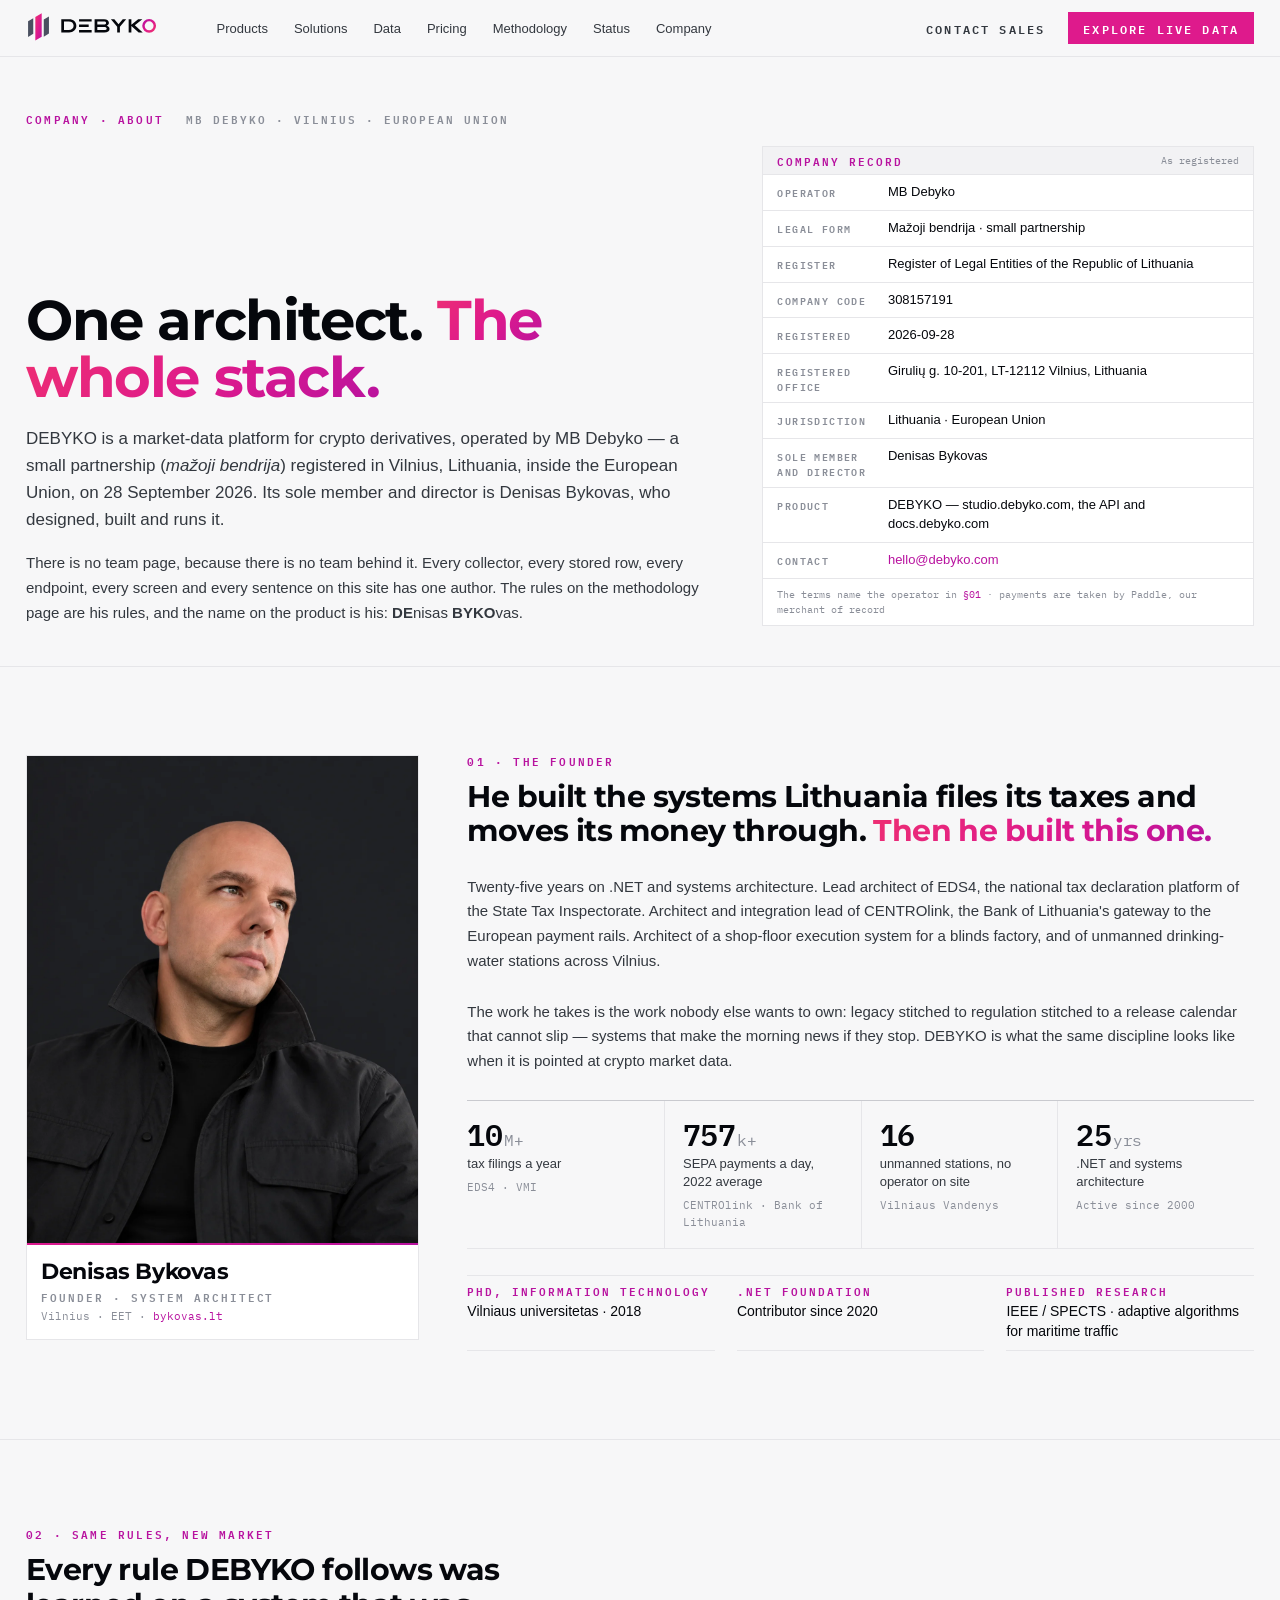
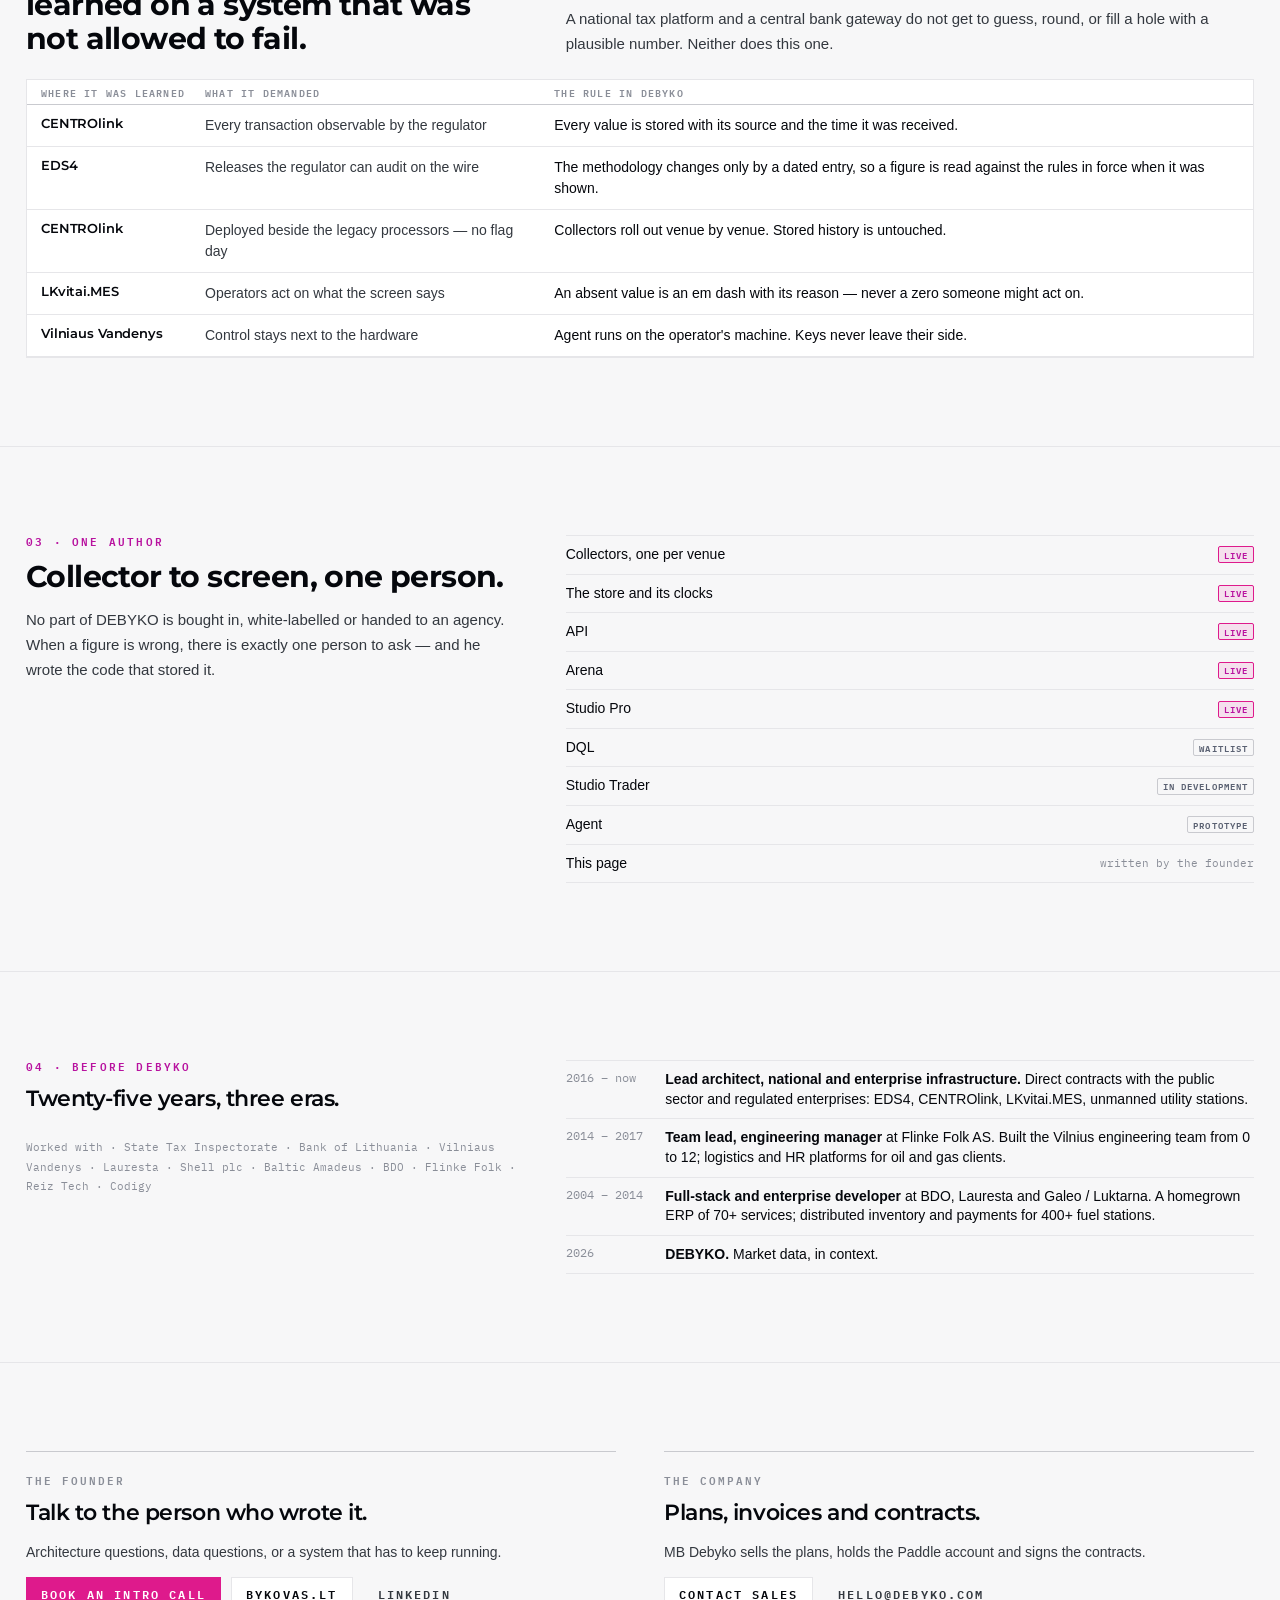
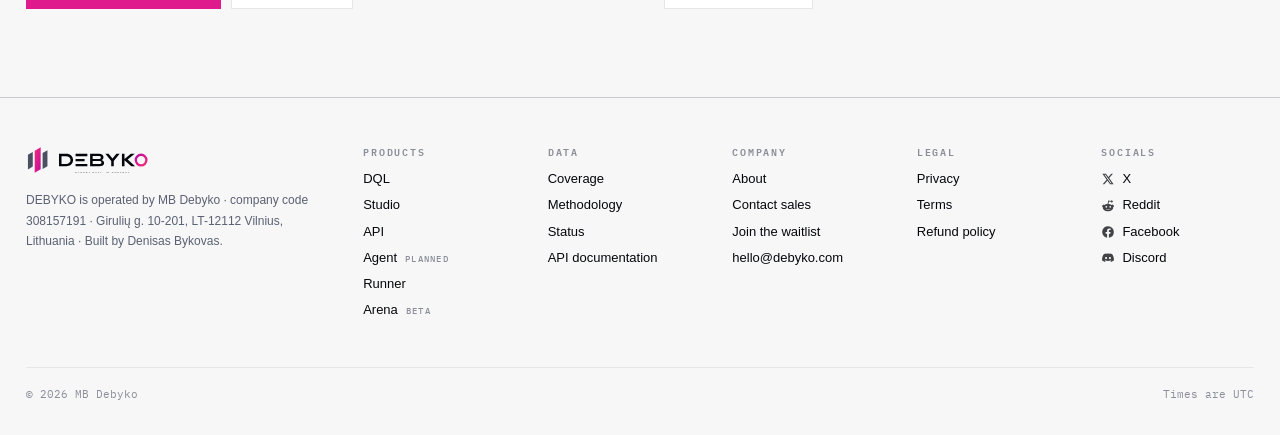
==== commit 41b123e5: "MB Debyko as operator; 14-day refunds; plans from one JSON; checkout closed - Operator, seller and c" ====
--- a/about/index.html
+++ b/about/index.html
@@ -10,13 +10,13 @@
   })(window,document,'script','dataLayer','GTM-W4DS277V');</script>
   <!-- End Google Tag Manager -->
   <meta name="viewport" content="width=device-width, initial-scale=1">
-  <title>About — DEBYKO, MB „Blynai“ and its founder | DEBYKO</title>
-  <meta name="description" content="DEBYKO is designed, built and run by Denisas Bykovas and operated under licence by MB „Blynai“, a small partnership registered in Vilnius, Lithuania, EU.">
+  <title>About — DEBYKO, MB Debyko and its founder | DEBYKO</title>
+  <meta name="description" content="DEBYKO is operated by MB Debyko, a small partnership registered in Vilnius, Lithuania, EU, whose sole member and director, Denisas Bykovas, designed, built and runs it.">
   <link rel="canonical" href="https://debyko.com/about/">
   <meta property="og:type" content="website">
   <meta property="og:url" content="https://debyko.com/about/">
   <meta property="og:title" content="About DEBYKO — one architect, the whole stack">
-  <meta property="og:description" content="Operated by MB „Blynai“, Vilnius, EU. Designed, built and run by Denisas Bykovas.">
+  <meta property="og:description" content="Operated by MB Debyko, Vilnius, EU. Designed, built and run by Denisas Bykovas.">
   <meta property="og:image" content="https://debyko.com/og/debyko-og-1200x630.png?v=2">
   <meta property="og:image:type" content="image/png">
   <meta property="og:image:width" content="1200">
@@ -24,7 +24,7 @@
   <meta property="og:image:alt" content="DEBYKO — Crypto market data, with the evidence attached. Every value keeps its source, timestamp and age.">
   <meta name="twitter:card" content="summary_large_image">
   <meta name="twitter:title" content="About DEBYKO — one architect, the whole stack">
-  <meta name="twitter:description" content="Operated by MB „Blynai“, Vilnius, EU. Designed, built and run by Denisas Bykovas.">
+  <meta name="twitter:description" content="Operated by MB Debyko, Vilnius, EU. Designed, built and run by Denisas Bykovas.">
   <meta name="twitter:image" content="https://debyko.com/og/debyko-og-1200x630.png?v=2">
   <link rel="icon" href="../assets/logo-mark.svg" type="image/svg+xml">
 
@@ -32,10 +32,10 @@
   <link rel="preconnect" href="https://fonts.gstatic.com" crossorigin>
   <link rel="stylesheet" href="https://fonts.googleapis.com/css2?family=Montserrat:wght@400;500;600;700&family=IBM+Plex+Mono:wght@400;500;600&display=swap">
   <link rel="stylesheet" href="../css/tokens.css?v=56ed90d467">
-  <link rel="stylesheet" href="../css/site.css?v=1a50f77792">
+  <link rel="stylesheet" href="../css/site.css?v=1a5a0b1994">
   <link rel="stylesheet" href="../css/pages.css?v=8beecf024d">
   <!-- importmap:begin -->
-  <script type="importmap">{"imports":{"/js/api.js":"/js/api.js?v=64e58cdeaa","/js/arena-chart.js":"/js/arena-chart.js?v=cb82a9a31e","/js/format.js":"/js/format.js?v=5560141319","/js/home.js":"/js/home.js?v=d5dd260bcf","/js/live-market.js":"/js/live-market.js?v=8bc75a96d9","/js/live-v2.js":"/js/live-v2.js?v=76d9774494","/js/nav.js":"/js/nav.js?v=43d80b9eea","/js/pages/arena.js":"/js/pages/arena.js?v=38b1213083","/js/pages/coverage.js":"/js/pages/coverage.js?v=ead319db4c","/js/pages/methodology.js":"/js/pages/methodology.js?v=f4b739825e","/js/pages/shared.js":"/js/pages/shared.js?v=767b56feb7","/js/pages/status.js":"/js/pages/status.js?v=afb1780d53","/js/vendor/lightweight-charts-5.2.1.js":"/js/vendor/lightweight-charts-5.2.1.js?v=92b1a4d749"}}</script>
+  <script type="importmap">{"imports":{"/js/api.js":"/js/api.js?v=64e58cdeaa","/js/arena-chart.js":"/js/arena-chart.js?v=cb82a9a31e","/js/format.js":"/js/format.js?v=5560141319","/js/home.js":"/js/home.js?v=425efa7401","/js/live-market.js":"/js/live-market.js?v=8bc75a96d9","/js/live-v2.js":"/js/live-v2.js?v=96de5c6275","/js/nav.js":"/js/nav.js?v=43d80b9eea","/js/pages/arena.js":"/js/pages/arena.js?v=38b1213083","/js/pages/coverage.js":"/js/pages/coverage.js?v=ead319db4c","/js/pages/methodology.js":"/js/pages/methodology.js?v=f4b739825e","/js/pages/shared.js":"/js/pages/shared.js?v=767b56feb7","/js/pages/status.js":"/js/pages/status.js?v=afb1780d53","/js/vendor/lightweight-charts-5.2.1.js":"/js/vendor/lightweight-charts-5.2.1.js?v=92b1a4d749"}}</script>
   <!-- importmap:end -->
   <script defer src="../js/nav.js?v=43d80b9eea"></script>
 </head>
@@ -72,7 +72,7 @@
         <div class="nav__menu" hidden>
           <a href="../data/coverage/">Coverage</a>
           <a href="../data/methodology/">Methodology</a>
-          <a href="https://cryptosmithx.blynai.eu/scalar/v1">API Documentation</a>
+          <a href="https://docs.debyko.com">API Documentation</a>
           <a href="../data/status/">Data Status</a>
         </div>
       </div>
@@ -98,7 +98,7 @@
   <div class="mobile-nav" hidden>
     <div class="mobile-nav__group"><div class="mobile-nav__title">Products</div><a href="../arena/">Arena</a><a href="../#studio-pro">Studio Pro</a><a href="../#trader">Studio Trader</a><a href="../#agent">Agent</a></div>
     <div class="mobile-nav__group"><div class="mobile-nav__title">Solutions</div><a href="../#evidence">Execution Evidence</a><a href="../#services">Data &amp; Research</a></div>
-    <div class="mobile-nav__group"><div class="mobile-nav__title">Data</div><a href="../data/coverage/">Coverage</a><a href="../data/methodology/">Methodology</a><a href="../data/status/">Data Status</a><a href="https://cryptosmithx.blynai.eu/scalar/v1">API Documentation</a></div>
+    <div class="mobile-nav__group"><div class="mobile-nav__title">Data</div><a href="../data/coverage/">Coverage</a><a href="../data/methodology/">Methodology</a><a href="../data/status/">Data Status</a><a href="https://docs.debyko.com">API Documentation</a></div>
     <div class="mobile-nav__group"><div class="mobile-nav__title">Company</div><a href="./">About</a><a href="../#pricing">Pricing</a><a href="../?open=sales">Contact Sales</a><a href="../?open=wait">Join the Waitlist</a></div>
     <div class="mobile-nav__actions">
       <a class="btn btn--primary" href="../arena/"><span>Explore live data</span></a>
@@ -111,27 +111,28 @@
 
 <section class="section page-head">
   <div class="wrap stack gap-22">
-    <div class="page-head__meta"><span class="eyebrow">Company · about</span><span class="label">MB „Blynai“ · Vilnius · European Union</span></div>
+    <div class="page-head__meta"><span class="eyebrow">Company · about</span><span class="label">MB Debyko · Vilnius · European Union</span></div>
     <div class="split split--7-5 split--end">
       <div class="stack gap-18">
         <h1 class="h1 about-h1">One architect. <span class="about-grad">The whole&nbsp;stack.</span></h1>
-        <p class="lead">DEBYKO is a market-data platform for crypto derivatives. It is designed, built and run by Denisas Bykovas, and operated under licence by MB „Blynai“ — a small partnership (<i>mažoji bendrija</i>) registered in Vilnius, Lithuania, inside the European Union.</p>
+        <p class="lead">DEBYKO is a market-data platform for crypto derivatives, operated by MB Debyko — a small partnership (<i>mažoji bendrija</i>) registered in Vilnius, Lithuania, inside the European Union, on 28 September 2026. Its sole member and director is Denisas Bykovas, who designed, built and runs it.</p>
         <p class="prose">There is no team page, because there is no team behind it. Every collector, every stored row, every endpoint, every screen and every sentence on this site has one author. The rules on the methodology page are his rules, and the name on the product is his: <b>DE</b>nisas <b>BYKO</b>vas.</p>
       </div>
       <div class="panel">
         <div class="panel__head"><span class="label label--accent">Company record</span><span class="meta-xs">As registered</span></div>
         <dl class="about-record">
-          <dt>Operator</dt><dd>MB „Blynai“</dd>
+          <dt>Operator</dt><dd>MB Debyko</dd>
           <dt>Legal form</dt><dd>Mažoji bendrija · small partnership</dd>
           <dt>Register</dt><dd>Register of Legal Entities of the Republic of Lithuania</dd>
-          <dt>Company code</dt><dd class="num">308115000</dd>
-          <dt>Registered office</dt><dd>Girulių g. 10, LT-12112 Vilnius, Lithuania</dd>
+          <dt>Company code</dt><dd class="num">308157191</dd>
+          <dt>Registered</dt><dd class="num">2026-09-28</dd>
+          <dt>Registered office</dt><dd>Girulių g. 10-201, LT-12112 Vilnius, Lithuania</dd>
           <dt>Jurisdiction</dt><dd>Lithuania · European Union</dd>
-          <dt>Founder</dt><dd>Denisas Bykovas</dd>
-          <dt>Product</dt><dd>DEBYKO, operated under licence</dd>
+          <dt>Sole member and director</dt><dd>Denisas Bykovas</dd>
+          <dt>Product</dt><dd>DEBYKO — studio.debyko.com, the API and docs.debyko.com</dd>
           <dt>Contact</dt><dd><a href="mailto:hello@debyko.com">hello@debyko.com</a></dd>
         </dl>
-        <div class="panel__note">Also published at <a href="https://blynai.eu">blynai.eu</a> · terms name the operator in <a href="/legal/terms/#operator">§01</a></div>
+        <div class="panel__note">The terms name the operator in <a href="/legal/terms/#operator">§01</a> · payments are taken by Paddle, our merchant of record</div>
       </div>
     </div>
   </div>
@@ -140,7 +141,7 @@
 <section class="section" id="founder">
   <div class="wrap split split--4-8 split--start about-founder">
     <figure class="about-portrait">
-      <img src="../assets/founder/denisas-bykovas.webp" alt="Denisas Bykovas" width="1122" height="1402" loading="lazy">
+      <img src="../assets/founder/portrait-cfdd5bc7.webp" alt="Denisas Bykovas" width="1122" height="1402" loading="lazy">
       <figcaption>
         <span class="about-portrait__name">Denisas Bykovas</span>
         <span class="label">Founder · system architect</span>
@@ -241,7 +242,7 @@
     <div class="closing">
       <span class="label">The company</span>
       <h2 class="h2 h2--small">Plans, invoices and contracts.</h2>
-      <p class="prose prose--sm">MB „Blynai“ holds the accounts and signs the paperwork.</p>
+      <p class="prose prose--sm">MB Debyko sells the plans, holds the Paddle account and signs the contracts.</p>
       <div class="row gap-10"><a class="btn" href="../?open=sales"><span>Contact sales</span></a><a class="btn btn--ghost" href="mailto:hello@debyko.com"><span>hello@debyko.com</span></a></div>
     </div>
   </div>
@@ -252,19 +253,16 @@
   <div class="wrap stack gap-48">
     <div class="site-footer__cols">
       <div class="stack gap-14">
-        <img src="../assets/logo-horizontal-descriptor.svg" alt="DEBYKO — Market data. In context." style="height:30px;width:auto;display:block;align-self:flex-start">
-        <p class="credit">Built by Denisas Bykovas.</p>
-        <p class="credit credit--legal">Operated under licence by <a class="credit__brand" href="https://blynai.eu"><svg class="credit__mark credit__mark--blynai" viewBox="0 0 40 40" fill="none" aria-hidden="true"><path d="M16.5 9 L8.5 20 L16.5 31" stroke="#DE1A8C" stroke-width="2.6" stroke-linecap="round" stroke-linejoin="round"/><path d="M23.5 9 L31.5 20 L23.5 31" stroke="#DE1A8C" stroke-width="2.6" stroke-linecap="round" stroke-linejoin="round"/><circle cx="17" cy="17.5" r="2.1" fill="#EE2F72"/><circle cx="23" cy="17.5" r="2.1" fill="#B8129F"/><circle cx="17" cy="22.5" r="2.1" fill="#B8129F"/><circle cx="23" cy="22.5" r="2.1" fill="#EE2F72"/></svg><span>MB „Blyn<i>AI</i>“</span></a> · Vilnius, Lithuania · <a href="https://blynai.eu">blynai.eu</a></p>
-      </div>
-      <div class="site-footer__col"><span class="site-footer__title">Products</span><a href="../arena/">Arena</a><a href="../#studio-pro">Studio Pro</a><a href="../#trader">Studio Trader <span class="nav-tag">soon</span></a><a href="../#agent">Agent <span class="nav-tag">prototype</span></a></div>
-      <div class="site-footer__col"><span class="site-footer__title">Solutions</span><a href="../#evidence">Execution Evidence</a><a href="../#services">Data &amp; Research</a><a href="../#services">Venues &amp; Platforms</a><a href="../#agent">Trading &amp; Automation</a></div>
-      <div class="site-footer__col"><span class="site-footer__title">Data</span><a href="../data/coverage/">Coverage</a><a href="../data/methodology/">Methodology</a><a href="../data/status/">Status</a><a href="https://cryptosmithx.blynai.eu/scalar/v1">API Documentation</a></div>
-      <div class="site-footer__col"><span class="site-footer__title">Company</span><a href="./" aria-current="page">About</a><a href="../?open=sales">Contact Sales</a><a href="../?open=wait">Join the Waitlist</a><a href="mailto:hello@debyko.com">hello@debyko.com</a></div>
-      <div class="site-footer__col"><span class="site-footer__title">Legal</span><a href="/legal/privacy/">Privacy</a><a href="/legal/terms/">Terms</a><a href="/legal/refund/">Refund</a></div>
-    
+        <img src="/assets/logo-horizontal-descriptor.svg" alt="DEBYKO — Market data. In context." style="height:30px;width:auto;display:block;align-self:flex-start">
+        <p class="credit credit--legal">DEBYKO is operated by MB Debyko · company code 308157191 · Girulių g. 10-201, LT-12112 Vilnius, Lithuania · Built by Denisas Bykovas.</p>
+      </div>
+      <div class="site-footer__col"><span class="site-footer__title">Products</span><a href="/#dql">DQL</a><a href="https://studio.debyko.com">Studio</a><a href="https://docs.debyko.com">API</a><a href="/#agent">Agent <span class="nav-tag">planned</span></a><a href="/#runner">Runner</a><a href="/#arena">Arena <span class="nav-tag">beta</span></a></div>
+      <div class="site-footer__col"><span class="site-footer__title">Data</span><a href="/data/coverage/">Coverage</a><a href="/data/methodology/">Methodology</a><a href="/data/status/">Status</a><a href="https://docs.debyko.com">API documentation</a></div>
+      <div class="site-footer__col"><span class="site-footer__title">Company</span><a href="/about/">About</a><a href="/?open=sales" data-open="sales">Contact sales</a><a href="/?open=wait" data-open="wait">Join the waitlist</a><a href="mailto:hello@debyko.com">hello@debyko.com</a></div>
+      <div class="site-footer__col"><span class="site-footer__title">Legal</span><a href="/legal/privacy/">Privacy</a><a href="/legal/terms/">Terms</a><a href="/legal/refund/">Refund policy</a></div>
       <div class="site-footer__col site-footer__col--socials"><span class="site-footer__title">Socials</span><a href="https://x.com/DebykoX" rel="me noopener"><svg class="social-icon" viewBox="0 0 24 24" fill="currentColor" aria-hidden="true" focusable="false"><path d="M17.53 3h2.94l-6.43 7.35L21.6 21h-5.92l-4.64-6.07L5.73 21H2.79l6.88-7.86L2.4 3h6.07l4.2 5.55L17.53 3Zm-1.03 16.2h1.63L7.59 4.72H5.84L16.5 19.2Z"/></svg><span>X</span></a><a href="https://www.reddit.com/user/debykotrail/" rel="me noopener"><svg class="social-icon" viewBox="0 0 24 24" fill="currentColor" aria-hidden="true" focusable="false"><path d="M22 11.8a2.2 2.2 0 0 0-3.73-1.58 10.9 10.9 0 0 0-5.5-1.74l.94-4.4 3.06.65a1.75 1.75 0 1 0 .2-1.42l-3.77-.8a.7.7 0 0 0-.83.54l-1.13 5.42a10.9 10.9 0 0 0-5.58 1.75A2.2 2.2 0 1 0 3.2 14.3a4.2 4.2 0 0 0-.05.66C3.15 18.3 7.1 21 12 21s8.85-2.7 8.85-6.04c0-.22-.02-.44-.05-.65A2.2 2.2 0 0 0 22 11.8ZM7.6 13.4a1.55 1.55 0 1 1 3.1 0 1.55 1.55 0 0 1-3.1 0Zm8.66 4.2c-1.06 1.06-3.1 1.14-3.7 1.14-.6 0-2.64-.08-3.7-1.14a.4.4 0 0 1 .57-.57c.67.67 2.1.9 3.13.9 1.03 0 2.46-.23 3.13-.9a.4.4 0 1 1 .57.57Zm-.4-2.65a1.55 1.55 0 1 1 0-3.1 1.55 1.55 0 0 1 0 3.1Z"/></svg><span>Reddit</span></a><a href="https://www.facebook.com/debykotrail" rel="me noopener"><svg class="social-icon" viewBox="0 0 24 24" fill="currentColor" aria-hidden="true" focusable="false"><path d="M22 12a10 10 0 1 0-11.56 9.88v-6.99H7.9V12h2.54V9.8c0-2.51 1.5-3.9 3.78-3.9 1.1 0 2.24.2 2.24.2v2.46h-1.26c-1.24 0-1.63.77-1.63 1.56V12h2.78l-.45 2.89h-2.33v6.99A10 10 0 0 0 22 12Z"/></svg><span>Facebook</span></a><a href="https://discord.gg/MY6tMJdjZ" rel="me noopener"><svg class="social-icon" viewBox="0 0 24 24" fill="currentColor" aria-hidden="true" focusable="false"><path d="M19.3 5.4A16.3 16.3 0 0 0 15.3 4.2l-.2.4a15 15 0 0 0-6.2 0l-.2-.4A16.3 16.3 0 0 0 4.7 5.4C2.2 9.1 1.5 12.7 1.9 16.2A16.4 16.4 0 0 0 6.9 18.7l1-1.7a10.6 10.6 0 0 1-1.7-.8l.4-.3a11.7 11.7 0 0 0 10.8 0l.4.3c-.5.3-1.1.6-1.7.8l1 1.7a16.3 16.3 0 0 0 5-2.5c.5-4.1-.7-7.7-2.8-10.8ZM8.7 14.1c-1 0-1.8-.9-1.8-2s.8-2 1.8-2 1.8.9 1.8 2-.8 2-1.8 2Zm6.6 0c-1 0-1.8-.9-1.8-2s.8-2 1.8-2 1.8.9 1.8 2-.8 2-1.8 2Z"/></svg><span>Discord</span></a></div>
     </div>
-    <div class="site-footer__bottom"><span>© 2026 Denisas Bykovas</span><span>debyko.com · Times are UTC</span></div>
+    <div class="site-footer__bottom"><span>© 2026 MB Debyko</span><span>Times are UTC</span></div>
   </div>
 </footer>
 
--- a/css/site.css
+++ b/css/site.css
@@ -414,7 +414,9 @@
 /* A figure splits into integer and fraction so a column's decimal points line up: the integer box is
    right-aligned, the fraction box left-aligned, both as wide as the widest the column has shown. */
 /* The market tabs above the hero table. */
-.lm-tabs { padding: 10px 14px; border-bottom: 1px solid var(--dk-border-hairline); }
+.lm-tabs { display: flex; flex-wrap: wrap; align-items: center; justify-content: space-between; gap: 8px;
+  padding: 10px 14px; border-bottom: 1px solid var(--dk-border-hairline); }
+.lm-tabs__quotes { margin-left: auto; }
 .lm-tabs button { font: 600 11px/1 var(--dk-font-mono); letter-spacing: .12em; }
 .num { display: inline-flex; align-items: baseline; }
 .num__i { font-style: normal; text-align: right; }
@@ -558,7 +560,10 @@
 .plan-card__name { font: 600 15px/1.3 var(--dk-font-display); letter-spacing: -.01em; color: var(--dk-text-primary); }
 .plan-card__price { font: 400 22px/1 var(--dk-font-mono); color: var(--dk-text-primary); }
 .plan-card__desc { margin: 0; font: 400 13px/1.55 var(--dk-font-text); color: var(--dk-text-secondary); }
-.plan-card__cta { margin-top: auto; padding-top: 14px; }
+.plan-card__cta { margin-top: auto; padding-top: 14px; display: flex; flex-direction: column; gap: 8px; }
+/* While checkout is closed a paid plan shows a disabled button and, under it, the waitlist. */
+.plan-alt { font-size: 12px; }
+.plans .plan-alt { display: inline-block; margin-top: 8px; }
 @media (max-width: 1080px) { .plan-cards { grid-template-columns: repeat(2, minmax(0, 1fr)); } .plan-cards > .plan-card:last-child { grid-column: 1 / -1; } }
 @media (max-width: 620px) { .plan-cards { grid-template-columns: minmax(0, 1fr); } }
 
@@ -597,18 +602,13 @@
 
 .closing { display: flex; flex-direction: column; gap: 14px; border-top: 1px solid var(--dk-border-strong); padding-top: 22px; }
 
-/* Footer credit: the author, then the company that operates the site under licence, its mark at the cap height of the line. */
+/* Footer credit: the operator's legal line — company, code, registered address, author. */
 .credit { margin: 0; font: 400 12px/1.7 var(--dk-font-text); color: var(--dk-text-muted); }
-.credit__brand { display: inline-flex; align-items: baseline; gap: 3px; font-weight: 600; color: var(--dk-text-primary); white-space: nowrap; opacity: 1; }
-a.credit__brand:hover { opacity: .65; }
-.credit__brand i { font-style: normal; color: var(--dk-text-accent); }
-.credit__mark { display: inline-block; align-self: center; }
 .credit--legal a { color: var(--dk-text-primary); }
-.credit__mark--blynai { width: 14px; height: 14px; }
 
 /* ── Footer ─────────────────────────────────────────────────────────────── */
 .site-footer { border-top: 1px solid var(--dk-border-strong); padding: 48px 0 32px; }
-.site-footer__cols { display: grid; grid-template-columns: minmax(0, 2fr) repeat(6, minmax(0, 1fr)); gap: 32px; }
+.site-footer__cols { display: grid; grid-template-columns: minmax(0, 2fr) repeat(5, minmax(0, 1fr)); gap: 32px; }
 .site-footer__col { display: flex; flex-direction: column; gap: 8px; }
 .site-footer__title { font: 600 10px/1 var(--dk-font-mono); letter-spacing: .18em; text-transform: uppercase; color: var(--dk-text-faint); padding-bottom: 6px; }
 .site-footer__col a { font: 400 13px/1.4 var(--dk-font-text); color: var(--dk-text-primary); display: flex; gap: 8px; align-items: baseline; }
